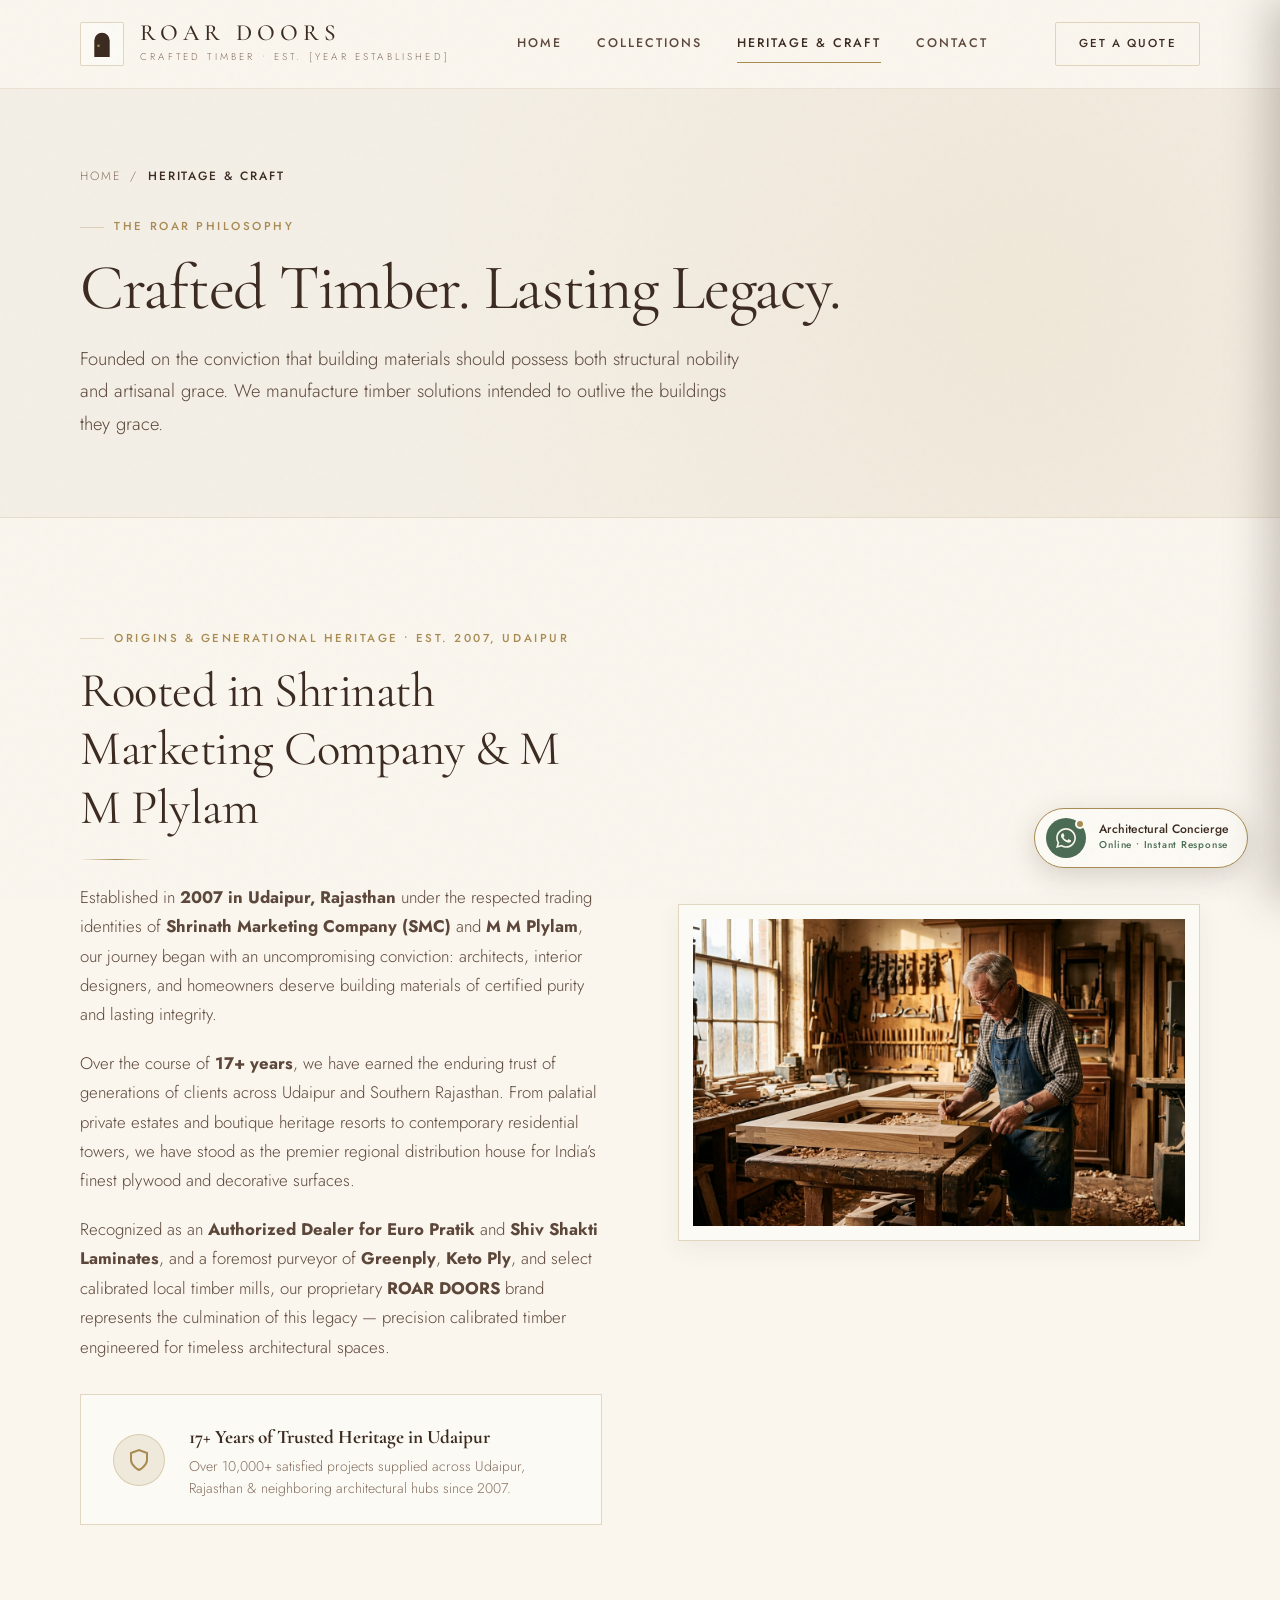
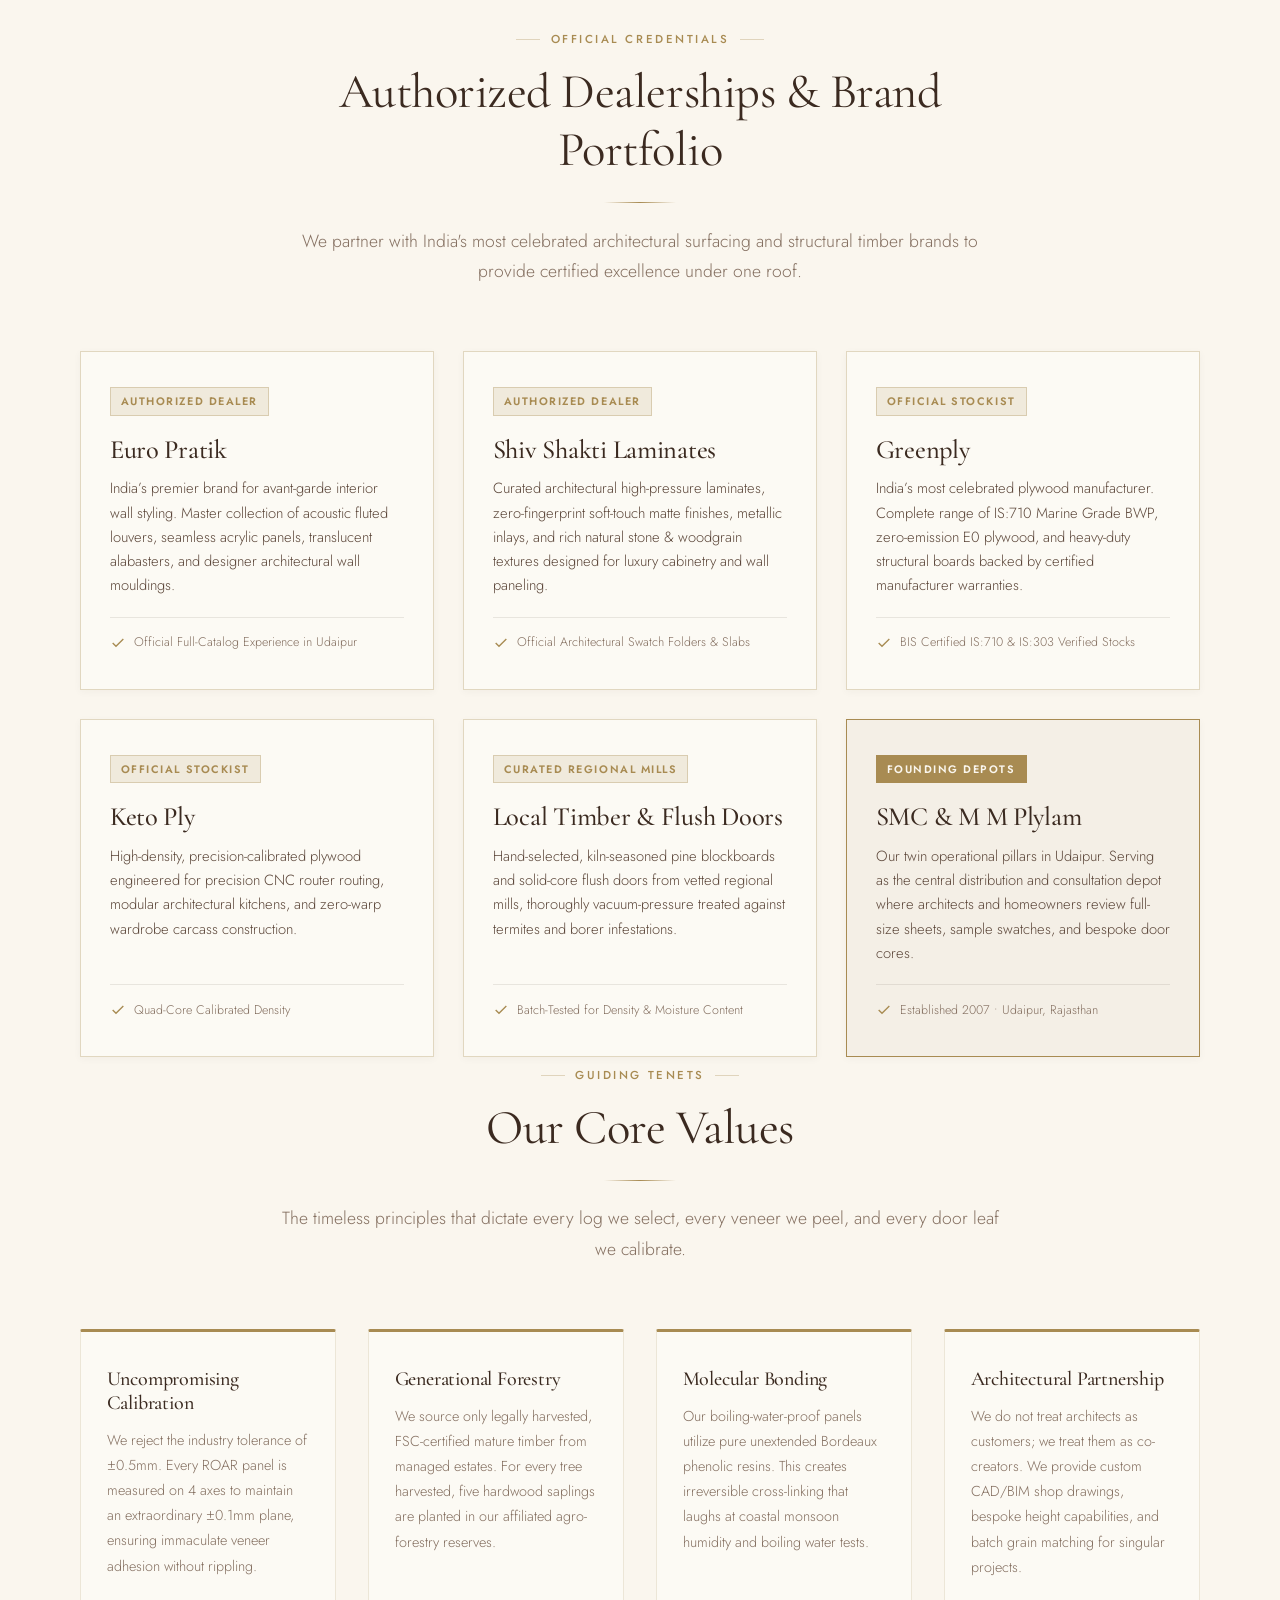
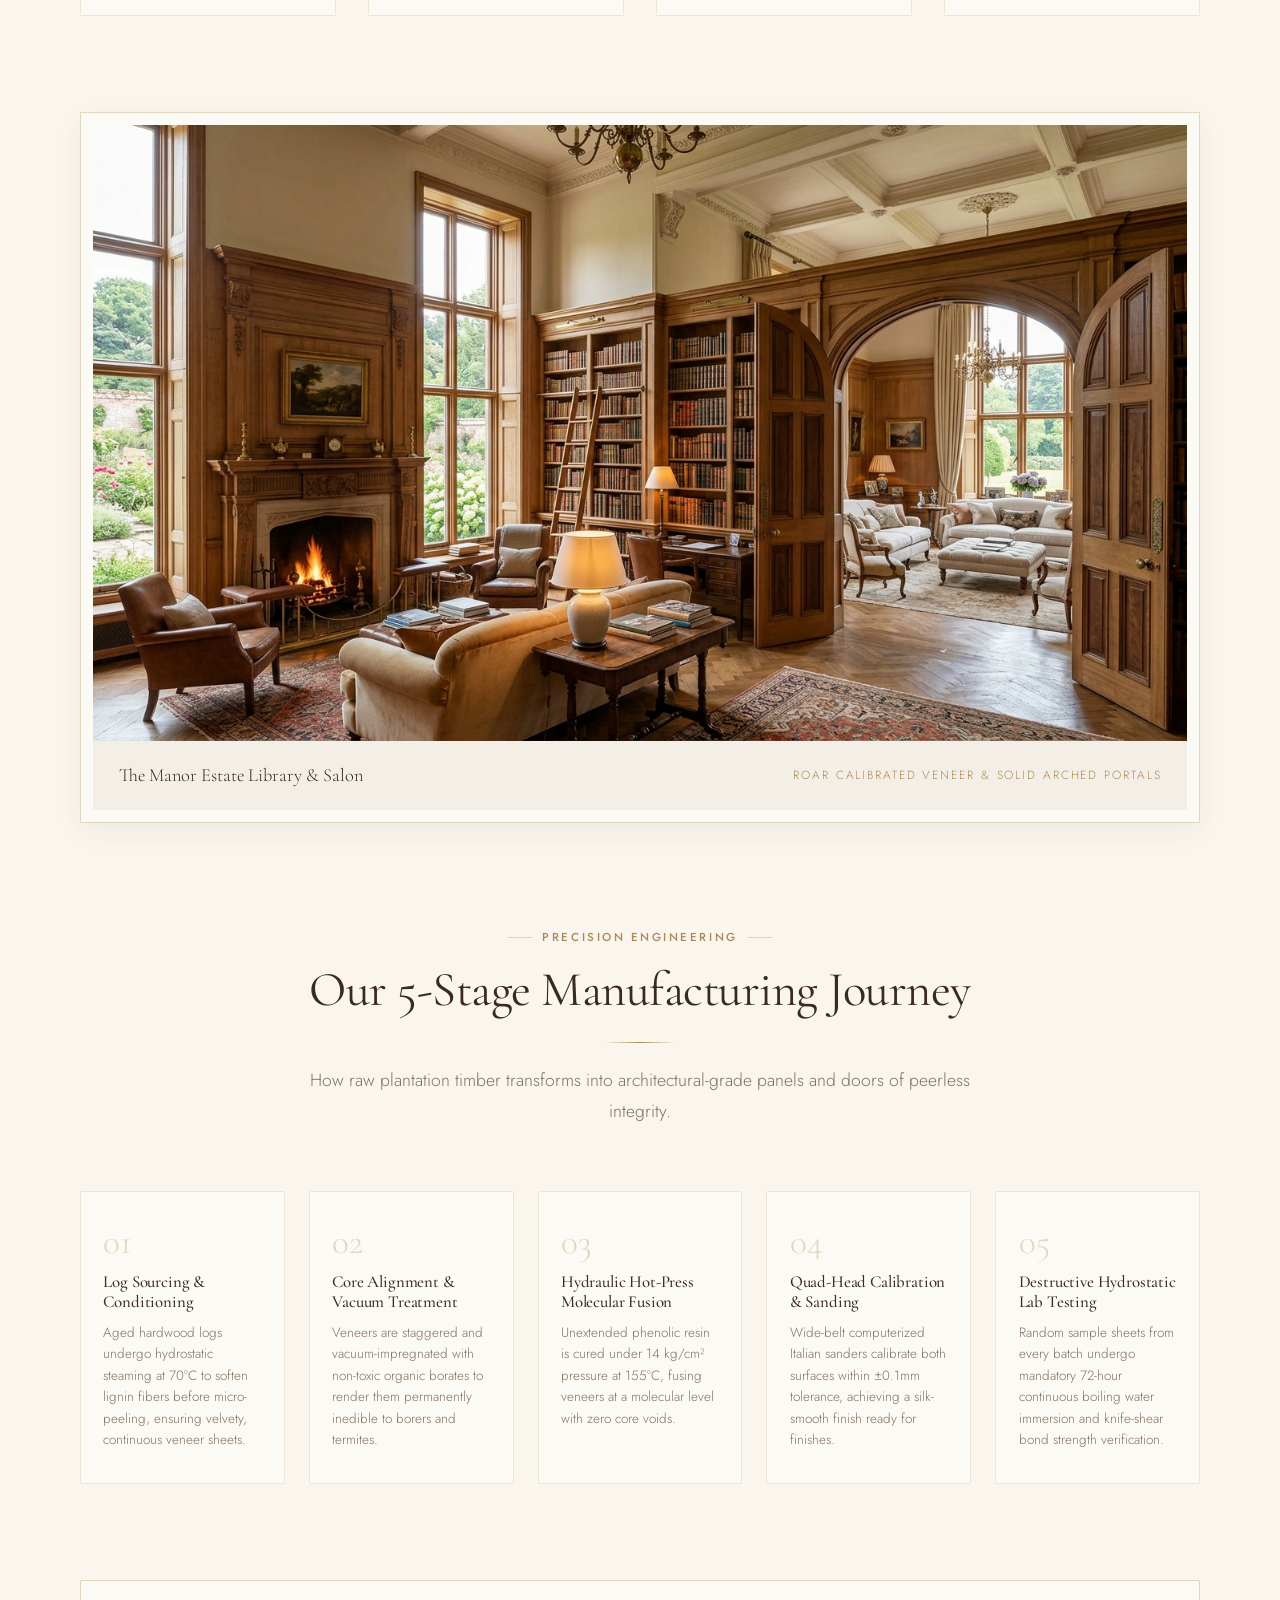
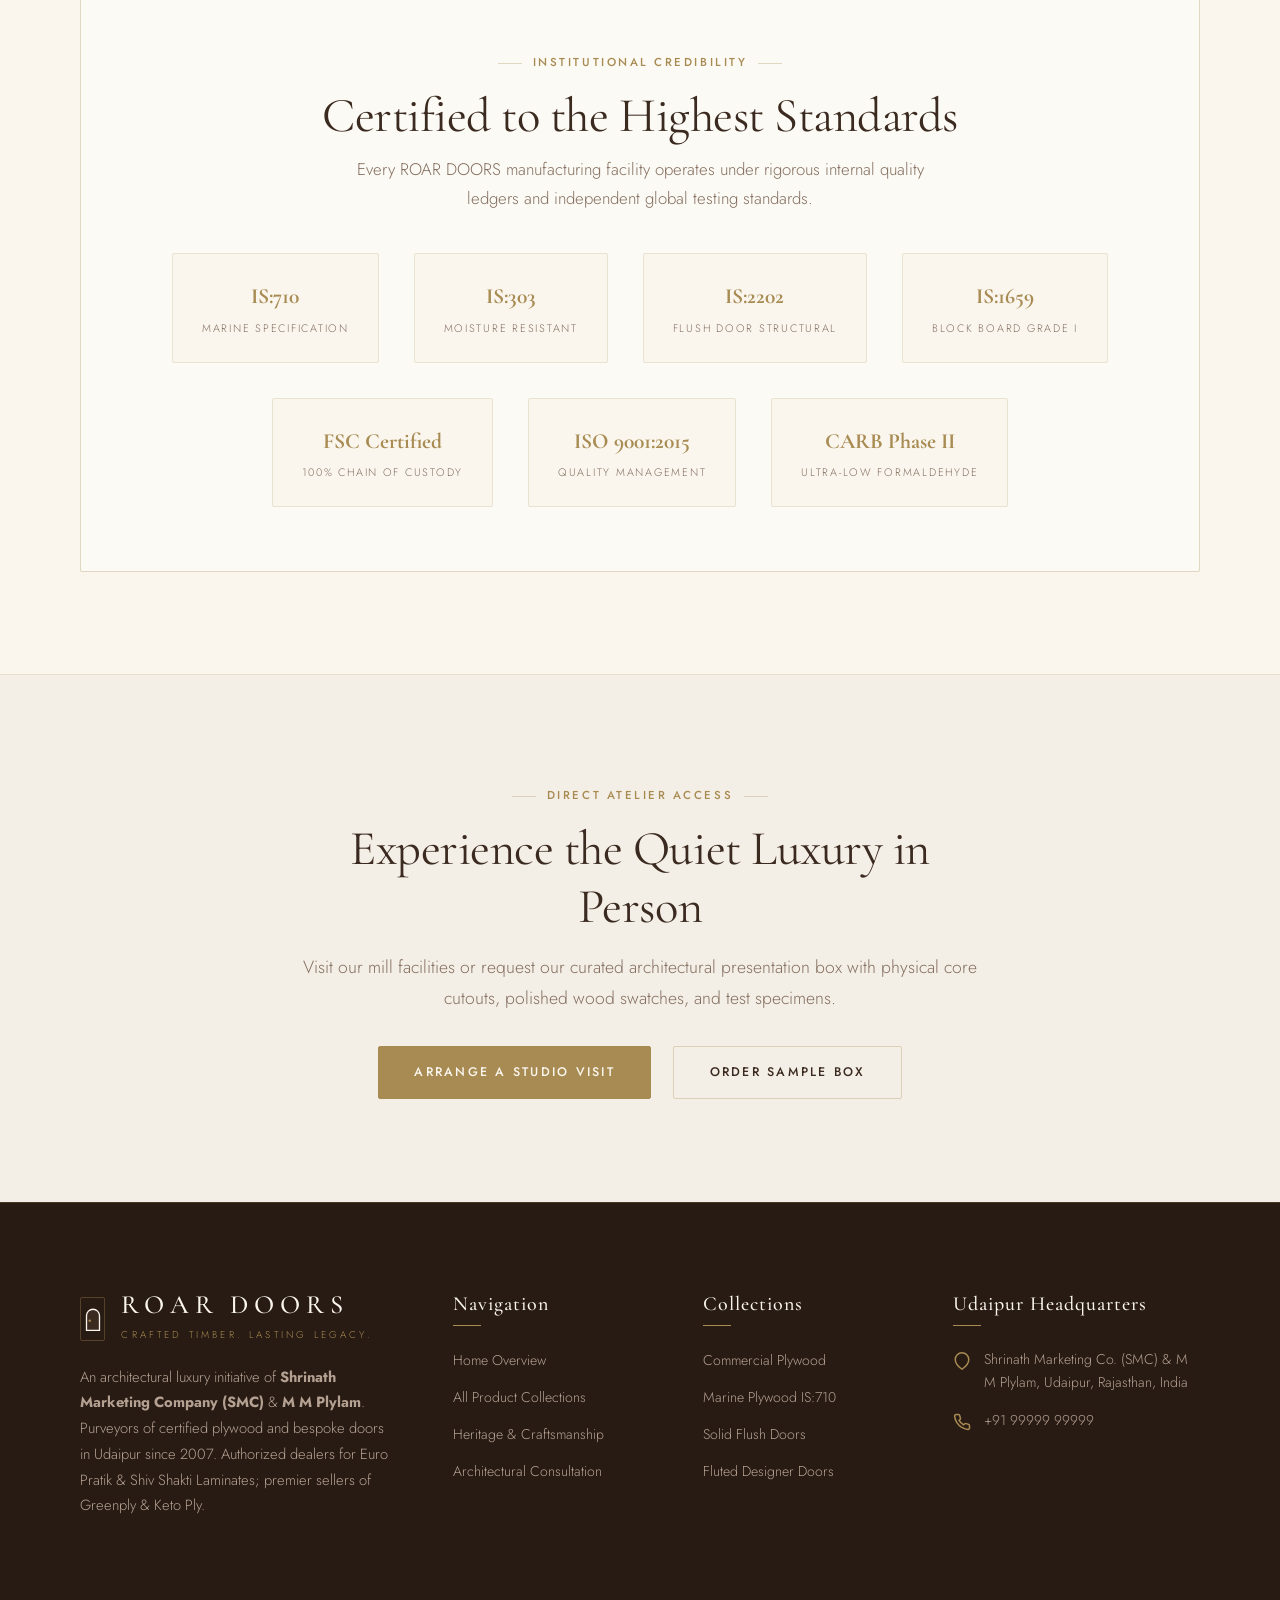
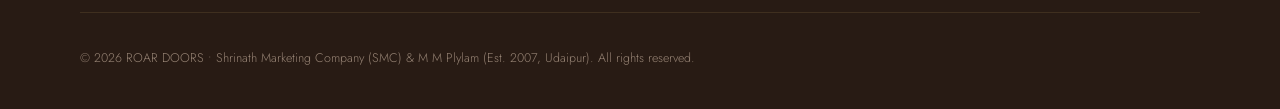
==== about.html @ 4908c3dd "Initial commit: ROAR DOORS luxury architectural timber platform" ====
<!DOCTYPE html>
<html lang="en">
<head>
  <meta charset="UTF-8">
  <meta name="viewport" content="width=device-width, initial-scale=1.0">
  <title>Heritage & Craftsmanship | ROAR DOORS — A Legacy of Fine Timber</title>
  <meta name="description" content="Discover the heritage of ROAR DOORS. Generational timber curation, uncompromising quad-core calibration, and the patient pursuit of timeless woodcraft.">
  <meta name="keywords" content="ROAR DOORS heritage, timber manufacturing process, sustainable forestry, ply calibration, architectural doors craftsman">

  <link rel="icon" type="image/png" href="assets/images/roar_doors_logo.png">

  <!-- Google Fonts -->
  <link rel="preconnect" href="https://fonts.googleapis.com">
  <link rel="preconnect" href="https://fonts.gstatic.com" crossorigin>
  <link href="https://fonts.googleapis.com/css2?family=Cormorant+Garamond:ital,wght@0,300;0,400;0,500;0,600;0,700;1,300;1,400;1,600&family=Jost:wght@300;400;500;600&display=swap" rel="stylesheet">

  <!-- Stylesheets -->
  <link rel="stylesheet" href="css/style.css">
  <link rel="stylesheet" href="css/responsive.css">
</head>
<body>

  <!-- Sticky Header -->
  <header class="site-header" id="site-header">
    <div class="container">
      <div class="header-inner">
        <a href="index.html" class="brand-mark" aria-label="ROAR DOORS Home">
          <div class="brand-emblem">
            <svg viewBox="0 0 24 32" fill="none">
              <path d="M4 30V12C4 7.58172 7.58172 4 12 4C16.4183 4 20 7.58172 20 12V30H4Z" stroke="#3B2A20" stroke-width="1.6"/>
              <circle cx="8" cy="18" r="1.5" fill="#A88B52"/>
            </svg>
          </div>
          <div class="brand-text">
            <span class="brand-title">ROAR DOORS</span>
            <span class="brand-sub">Crafted Timber • Est. [Year established]</span>
          </div>
        </a>

        <nav class="nav-menu" aria-label="Main Navigation">
          <a href="index.html" class="nav-link">Home</a>
          <a href="products.html" class="nav-link">Collections</a>
          <a href="about.html" class="nav-link active">Heritage & Craft</a>
          <a href="contact.html" class="nav-link">Contact</a>
        </nav>

        <div class="header-actions">
          <button class="btn btn-outline" data-open-quote-modal style="padding: 0.7rem 1.4rem; font-size: 0.72rem;">
            Get a Quote
          </button>
          <button class="mobile-toggle" aria-label="Toggle Mobile Menu">
            <svg viewBox="0 0 24 24" fill="none" stroke="currentColor" stroke-width="1.8">
              <line x1="3" y1="12" x2="21" y2="12"></line>
              <line x1="3" y1="6" x2="21" y2="6"></line>
              <line x1="3" y1="18" x2="21" y2="18"></line>
            </svg>
          </button>
        </div>
      </div>
    </div>
  </header>

  <!-- Mobile Drawer -->
  <div class="mobile-drawer-overlay"></div>
  <aside class="mobile-drawer" aria-label="Mobile Navigation Drawer">
    <div class="drawer-header">
      <div class="brand-mark">
        <div class="brand-emblem" style="width: 36px; height: 36px;">
          <svg viewBox="0 0 24 32" fill="none" style="width: 18px; height: 24px;">
            <path d="M4 30V12C4 7.58172 7.58172 4 12 4C16.4183 4 20 7.58172 20 12V30H4Z" stroke="#3B2A20" stroke-width="1.6"/>
            <circle cx="8" cy="18" r="1.5" fill="#A88B52"/>
          </svg>
        </div>
        <span class="brand-title" style="font-size: 1.25rem;">ROAR DOORS</span>
      </div>
      <button class="drawer-close-btn dialog-close-btn" aria-label="Close menu">&times;</button>
    </div>
    <nav class="drawer-links">
      <a href="index.html">Home</a>
      <a href="products.html">All Collections</a>
      <a href="about.html" class="active">Heritage & Craft</a>
      <a href="contact.html">Architectural Consultation</a>
    </nav>
    <div class="drawer-footer">
      <button class="btn btn-brass" style="width: 100%;" data-open-quote-modal>
        Request Architectural Quote
      </button>
    </div>
  </aside>

  <main id="main-content">
    <!-- Page Hero Banner -->
    <section class="page-hero">
      <div class="page-hero-scrim"></div>
      <div class="container">
        <div class="page-hero-content">
          <nav class="breadcrumbs" aria-label="Breadcrumb">
            <a href="index.html">Home</a>
            <span>/</span>
            <span class="current">Heritage & Craft</span>
          </nav>
          <div class="eyebrow no-after">The ROAR Philosophy</div>
          <h1>Crafted Timber. Lasting Legacy.</h1>
          <p style="font-size: 1.15rem; color: var(--text-secondary); max-width: 680px; margin-top: 0.5rem;">
            Founded on the conviction that building materials should possess both structural nobility and artisanal grace. We manufacture timber solutions intended to outlive the buildings they grace.
          </p>
        </div>
      </div>
    </section>

    <!-- Brand Story Section -->
    <section class="section-padding" style="background-color: var(--bg-primary);">
      <div class="container">
        <div class="heritage-story-grid">
          <div>
            <div class="eyebrow no-after">Origins & Generational Heritage • Est. 2007, Udaipur</div>
            <h2>Rooted in Shrinath Marketing Company & M M Plylam</h2>
            <div class="brass-divider" style="margin-left: 0;"></div>
            <p style="margin-bottom: 1.2rem;">
              Established in <strong>2007 in Udaipur, Rajasthan</strong> under the respected trading identities of <strong>Shrinath Marketing Company (SMC)</strong> and <strong>M M Plylam</strong>, our journey began with an uncompromising conviction: architects, interior designers, and homeowners deserve building materials of certified purity and lasting integrity.
            </p>
            <p style="margin-bottom: 1.2rem;">
              Over the course of <strong>17+ years</strong>, we have earned the enduring trust of generations of clients across Udaipur and Southern Rajasthan. From palatial private estates and boutique heritage resorts to contemporary residential towers, we have stood as the premier regional distribution house for India’s finest plywood and decorative surfaces.
            </p>
            <p style="margin-bottom: 1.2rem;">
              Recognized as an <strong>Authorized Dealer for Euro Pratik</strong> and <strong>Shiv Shakti Laminates</strong>, and a foremost purveyor of <strong>Greenply</strong>, <strong>Keto Ply</strong>, and select calibrated local timber mills, our proprietary <strong>ROAR DOORS</strong> brand represents the culmination of this legacy — precision calibrated timber engineered for timeless architectural spaces.
            </p>

            <div class="legacy-trust-box">
              <div class="legacy-trust-icon">
                <svg width="24" height="24" viewBox="0 0 24 24" fill="none" stroke="currentColor" stroke-width="2">
                  <path d="M12 22s8-4 8-10V5l-8-3-8 3v7c0 6 8 10 8 10z"/>
                </svg>
              </div>
              <div class="legacy-trust-text">
                <strong>17+ Years of Trusted Heritage in Udaipur</strong>
                <p>Over 10,000+ satisfied projects supplied across Udaipur, Rajasthan & neighboring architectural hubs since 2007.</p>
              </div>
            </div>
          </div>

          <div class="heritage-story-img">
            <img src="assets/images/artisan_craftsmanship.jpg" alt="Artisan timber master inspecting seasoned solid timber in the ROAR atelier" loading="lazy">
          </div>
        </div>

        <!-- ====================================================================
             Authorized Dealerships & Premium Brand Portfolio Section
             ==================================================================== -->
        <div class="section-header" style="margin-top: 5rem;">
          <div class="eyebrow">Official Credentials</div>
          <h2>Authorized Dealerships & Brand Portfolio</h2>
          <div class="brass-divider"></div>
          <p>We partner with India's most celebrated architectural surfacing and structural timber brands to provide certified excellence under one roof.</p>
        </div>

        <div class="dealership-grid">
          <!-- Euro Pratik -->
          <div class="dealership-card">
            <span class="dealership-badge-pill">Authorized Dealer</span>
            <h3>Euro Pratik</h3>
            <p>India’s premier brand for avant-garde interior wall styling. Master collection of acoustic fluted louvers, seamless acrylic panels, translucent alabasters, and designer architectural wall mouldings.</p>
            <div class="dealership-card-meta">
              <svg width="16" height="16" viewBox="0 0 24 24" fill="none" stroke="currentColor" stroke-width="2"><polyline points="20 6 9 17 4 12"></polyline></svg>
              <span>Official Full-Catalog Experience in Udaipur</span>
            </div>
          </div>

          <!-- Shiv Shakti Laminates -->
          <div class="dealership-card">
            <span class="dealership-badge-pill">Authorized Dealer</span>
            <h3>Shiv Shakti Laminates</h3>
            <p>Curated architectural high-pressure laminates, zero-fingerprint soft-touch matte finishes, metallic inlays, and rich natural stone & woodgrain textures designed for luxury cabinetry and wall paneling.</p>
            <div class="dealership-card-meta">
              <svg width="16" height="16" viewBox="0 0 24 24" fill="none" stroke="currentColor" stroke-width="2"><polyline points="20 6 9 17 4 12"></polyline></svg>
              <span>Official Architectural Swatch Folders & Slabs</span>
            </div>
          </div>

          <!-- Greenply -->
          <div class="dealership-card">
            <span class="dealership-badge-pill">Official Stockist</span>
            <h3>Greenply</h3>
            <p>India’s most celebrated plywood manufacturer. Complete range of IS:710 Marine Grade BWP, zero-emission E0 plywood, and heavy-duty structural boards backed by certified manufacturer warranties.</p>
            <div class="dealership-card-meta">
              <svg width="16" height="16" viewBox="0 0 24 24" fill="none" stroke="currentColor" stroke-width="2"><polyline points="20 6 9 17 4 12"></polyline></svg>
              <span>BIS Certified IS:710 & IS:303 Verified Stocks</span>
            </div>
          </div>

          <!-- Keto Ply -->
          <div class="dealership-card">
            <span class="dealership-badge-pill">Official Stockist</span>
            <h3>Keto Ply</h3>
            <p>High-density, precision-calibrated plywood engineered for precision CNC router routing, modular architectural kitchens, and zero-warp wardrobe carcass construction.</p>
            <div class="dealership-card-meta">
              <svg width="16" height="16" viewBox="0 0 24 24" fill="none" stroke="currentColor" stroke-width="2"><polyline points="20 6 9 17 4 12"></polyline></svg>
              <span>Quad-Core Calibrated Density</span>
            </div>
          </div>

          <!-- Curated Local Mills -->
          <div class="dealership-card">
            <span class="dealership-badge-pill">Curated Regional Mills</span>
            <h3>Local Timber & Flush Doors</h3>
            <p>Hand-selected, kiln-seasoned pine blockboards and solid-core flush doors from vetted regional mills, thoroughly vacuum-pressure treated against termites and borer infestations.</p>
            <div class="dealership-card-meta">
              <svg width="16" height="16" viewBox="0 0 24 24" fill="none" stroke="currentColor" stroke-width="2"><polyline points="20 6 9 17 4 12"></polyline></svg>
              <span>Batch-Tested for Density & Moisture Content</span>
            </div>
          </div>

          <!-- Shrinath Marketing & MM Plylam -->
          <div class="dealership-card" style="background-color: var(--bg-secondary); border-color: var(--brass-gold);">
            <span class="dealership-badge-pill" style="background-color: var(--brass-gold); color: #FAF6EE;">Founding Depots</span>
            <h3>SMC & M M Plylam</h3>
            <p>Our twin operational pillars in Udaipur. Serving as the central distribution and consultation depot where architects and homeowners review full-size sheets, sample swatches, and bespoke door cores.</p>
            <div class="dealership-card-meta">
              <svg width="16" height="16" viewBox="0 0 24 24" fill="none" stroke="currentColor" stroke-width="2"><polyline points="20 6 9 17 4 12"></polyline></svg>
              <span>Established 2007 • Udaipur, Rajasthan</span>
            </div>
          </div>
        </div>

        <!-- Four Core Values Grid -->
        <div class="section-header">
          <div class="eyebrow">Guiding Tenets</div>
          <h2>Our Core Values</h2>
          <div class="brass-divider"></div>
          <p>The timeless principles that dictate every log we select, every veneer we peel, and every door leaf we calibrate.</p>
        </div>

        <div class="values-grid">
          <div class="value-card">
            <h3>Uncompromising Calibration</h3>
            <p>We reject the industry tolerance of ±0.5mm. Every ROAR panel is measured on 4 axes to maintain an extraordinary ±0.1mm plane, ensuring immaculate veneer adhesion without rippling.</p>
          </div>
          <div class="value-card">
            <h3>Generational Forestry</h3>
            <p>We source only legally harvested, FSC-certified mature timber from managed estates. For every tree harvested, five hardwood saplings are planted in our affiliated agro-forestry reserves.</p>
          </div>
          <div class="value-card">
            <h3>Molecular Bonding</h3>
            <p>Our boiling-water-proof panels utilize pure unextended Bordeaux phenolic resins. This creates irreversible cross-linking that laughs at coastal monsoon humidity and boiling water tests.</p>
          </div>
          <div class="value-card">
            <h3>Architectural Partnership</h3>
            <p>We do not treat architects as customers; we treat them as co-creators. We provide custom CAD/BIM shop drawings, bespoke height capabilities, and batch grain matching for singular projects.</p>
          </div>
        </div>

        <!-- Architectural Photography Interlude -->
        <div style="border: 1px solid var(--brass-hairline); padding: 12px; background-color: var(--bg-card); margin-bottom: 6rem; box-shadow: var(--shadow-md);">
          <img src="assets/images/architectural_estate.jpg" alt="Quiet luxury country estate drawing room with bespoke timber millwork" style="width: 100%; aspect-ratio: 16 / 9; object-fit: cover;">
          <div style="padding: 1.2rem 1.6rem; display: flex; align-items: center; justify-content: space-between; flex-wrap: gap; background-color: var(--bg-secondary);">
            <span style="font-family: var(--font-serif); font-size: 1.15rem; color: var(--text-primary);">The Manor Estate Library & Salon</span>
            <span style="font-size: 0.74rem; text-transform: uppercase; letter-spacing: 0.16em; color: var(--brass-gold);">ROAR Calibrated Veneer & Solid Arched Portals</span>
          </div>
        </div>

        <!-- 5-Step Manufacturing Process -->
        <div class="section-header">
          <div class="eyebrow">Precision Engineering</div>
          <h2>Our 5-Stage Manufacturing Journey</h2>
          <div class="brass-divider"></div>
          <p>How raw plantation timber transforms into architectural-grade panels and doors of peerless integrity.</p>
        </div>

        <div class="process-timeline">
          <!-- Step 1 -->
          <div class="process-step">
            <div class="step-num">01</div>
            <h4>Log Sourcing & Conditioning</h4>
            <p>Aged hardwood logs undergo hydrostatic steaming at 70°C to soften lignin fibers before micro-peeling, ensuring velvety, continuous veneer sheets.</p>
          </div>

          <!-- Step 2 -->
          <div class="process-step">
            <div class="step-num">02</div>
            <h4>Core Alignment & Vacuum Treatment</h4>
            <p>Veneers are staggered and vacuum-impregnated with non-toxic organic borates to render them permanently inedible to borers and termites.</p>
          </div>

          <!-- Step 3 -->
          <div class="process-step">
            <div class="step-num">03</div>
            <h4>Hydraulic Hot-Press Molecular Fusion</h4>
            <p>Unextended phenolic resin is cured under 14 kg/cm² pressure at 155°C, fusing veneers at a molecular level with zero core voids.</p>
          </div>

          <!-- Step 4 -->
          <div class="process-step">
            <div class="step-num">04</div>
            <h4>Quad-Head Calibration & Sanding</h4>
            <p>Wide-belt computerized Italian sanders calibrate both surfaces within ±0.1mm tolerance, achieving a silk-smooth finish ready for finishes.</p>
          </div>

          <!-- Step 5 -->
          <div class="process-step">
            <div class="step-num">05</div>
            <h4>Destructive Hydrostatic Lab Testing</h4>
            <p>Random sample sheets from every batch undergo mandatory 72-hour continuous boiling water immersion and knife-shear bond strength verification.</p>
          </div>
        </div>

        <!-- Certifications Showcase Box -->
        <div class="cert-showcase-box">
          <div class="eyebrow">Institutional Credibility</div>
          <h2>Certified to the Highest Standards</h2>
          <p style="max-width: 600px; margin-inline: auto; color: var(--text-muted); margin-top: 0.6rem;">
            Every ROAR DOORS manufacturing facility operates under rigorous internal quality ledgers and independent global testing standards.
          </p>

          <div class="cert-badges-row">
            <div class="cert-seal">
              <strong>IS:710</strong>
              <span>Marine Specification</span>
            </div>
            <div class="cert-seal">
              <strong>IS:303</strong>
              <span>Moisture Resistant</span>
            </div>
            <div class="cert-seal">
              <strong>IS:2202</strong>
              <span>Flush Door Structural</span>
            </div>
            <div class="cert-seal">
              <strong>IS:1659</strong>
              <span>Block Board Grade I</span>
            </div>
            <div class="cert-seal">
              <strong>FSC Certified</strong>
              <span>100% Chain of Custody</span>
            </div>
            <div class="cert-seal">
              <strong>ISO 9001:2015</strong>
              <span>Quality Management</span>
            </div>
            <div class="cert-seal">
              <strong>CARB Phase II</strong>
              <span>Ultra-Low Formaldehyde</span>
            </div>
          </div>
        </div>

      </div>
    </section>

    <!-- Consultation CTA -->
    <section class="section-padding" style="background-color: var(--bg-secondary); border-top: 1px solid var(--brass-hairline-light);">
      <div class="container" style="text-align: center; max-width: 720px;">
        <div class="eyebrow">Direct Atelier Access</div>
        <h2 style="margin-bottom: 1rem;">Experience the Quiet Luxury in Person</h2>
        <p style="margin-bottom: 2rem; font-size: 1.1rem; color: var(--text-muted);">
          Visit our mill facilities or request our curated architectural presentation box with physical core cutouts, polished wood swatches, and test specimens.
        </p>
        <div style="display: flex; align-items: center; justify-content: center; gap: 1.4rem; flex-wrap: wrap;">
          <a href="contact.html" class="btn btn-brass">
            Arrange a Studio Visit
          </a>
          <button class="btn btn-outline" data-open-quote-modal>
            Order Sample Box
          </button>
        </div>
      </div>
    </section>
  </main>

  <!-- Footer -->
  <footer class="site-footer">
    <div class="container">
      <div class="footer-top">
        <div class="footer-col footer-brand">
          <div class="brand-mark" style="margin-bottom: 0.5rem;">
            <div class="brand-emblem" style="background-color: transparent; border-color: rgba(168, 139, 82, 0.35);">
              <svg viewBox="0 0 24 32" fill="none" style="width: 20px; height: 26px;">
                <path d="M4 30V12C4 7.58172 7.58172 4 12 4C16.4183 4 20 7.58172 20 12V30H4Z" stroke="#FAF6EE" stroke-width="1.6"/>
                <circle cx="8" cy="18" r="1.5" fill="#A88B52"/>
              </svg>
            </div>
            <div>
              <span class="brand-title">ROAR DOORS</span>
              <span class="brand-sub">Crafted Timber. Lasting Legacy.</span>
            </div>
          </div>
          <p class="footer-brand-desc">
            An architectural luxury initiative of <strong>Shrinath Marketing Company (SMC)</strong> & <strong>M M Plylam</strong>. Purveyors of certified plywood and bespoke doors in Udaipur since 2007. Authorized dealers for Euro Pratik & Shiv Shakti Laminates; premier sellers of Greenply & Keto Ply.
          </p>
        </div>
        <div class="footer-col">
          <h4>Navigation</h4>
          <ul class="footer-links">
            <li><a href="index.html">Home Overview</a></li>
            <li><a href="products.html">All Product Collections</a></li>
            <li><a href="about.html">Heritage & Craftsmanship</a></li>
            <li><a href="contact.html">Architectural Consultation</a></li>
          </ul>
        </div>
        <div class="footer-col">
          <h4>Collections</h4>
          <ul class="footer-links">
            <li><a href="products.html?category=commercial-plywood">Commercial Plywood</a></li>
            <li><a href="products.html?category=marine-plywood">Marine Plywood IS:710</a></li>
            <li><a href="products.html?category=flush-doors">Solid Flush Doors</a></li>
            <li><a href="products.html?category=designer-doors">Fluted Designer Doors</a></li>
          </ul>
        </div>
        <div class="footer-col">
          <h4>Udaipur Headquarters</h4>
          <div class="footer-contact-item">
            <svg viewBox="0 0 24 24" fill="none" stroke="currentColor" stroke-width="2"><path d="M21 10c0 7-9 13-9 13s-9-6-9-13a9 9 0 0 1 18 0z"></path></svg>
            <span>Shrinath Marketing Co. (SMC) & M M Plylam, Udaipur, Rajasthan, India</span>
          </div>
          <div class="footer-contact-item">
            <svg viewBox="0 0 24 24" fill="none" stroke="currentColor" stroke-width="2"><path d="M22 16.92v3a2 2 0 0 1-2.18 2 19.79 19.79 0 0 1-8.63-3.07 19.5 19.5 0 0 1-6-6 19.79 19.79 0 0 1-3.07-8.67A2 2 0 0 1 4.11 2h3a2 2 0 0 1 2 1.72 12.84 12.84 0 0 0 .7 2.81 2 2 0 0 1-.45 2.11L8.09 9.91a16 16 0 0 0 6 6l1.27-1.27a2 2 0 0 1 2.11-.45 12.84 12.84 0 0 0 2.81.7A2 2 0 0 1 22 16.92z"></path></svg>
            <a href="tel:+919999999999">+91 99999 99999</a>
          </div>
        </div>
      </div>
      <div class="footer-bottom">
        <div>&copy; 2026 ROAR DOORS • Shrinath Marketing Company (SMC) & M M Plylam (Est. 2007, Udaipur). All rights reserved.</div>
      </div>
    </div>
  </footer>

  <!-- Floating WhatsApp -->
  <a href="#" class="floating-whatsapp" data-wa-trigger aria-label="Chat on WhatsApp">
    <div class="whatsapp-icon-circle">
      <svg viewBox="0 0 24 24" fill="currentColor">
        <path d="M.057 24l1.687-6.163c-1.041-1.804-1.588-3.849-1.587-5.946.003-6.556 5.338-11.891 11.893-11.891 3.181.001 6.167 1.24 8.413 3.488 2.245 2.248 3.481 5.236 3.48 8.414-.003 6.557-5.338 11.892-11.893 11.892-1.99-.001-3.951-.5-5.688-1.448l-6.305 1.654zm6.597-3.807c1.676.995 3.276 1.591 5.392 1.592 5.448 0 9.886-4.434 9.889-9.885.002-5.462-4.415-9.89-9.881-9.892-5.452 0-9.887 4.434-9.889 9.884-.001 2.225.651 3.891 1.746 5.634l-.999 3.648 3.742-.981zm11.387-5.464c-.074-.124-.272-.198-.57-.347-.297-.149-1.758-.868-2.031-.967-.272-.099-.47-.149-.669.149-.198.297-.768.967-.941 1.165-.173.198-.347.223-.644.074-.297-.149-1.255-.462-2.39-1.475-.883-.788-1.48-1.761-1.653-2.059-.173-.297-.018-.458.13-.606.134-.133.297-.347.446-.521.151-.172.2-.296.3-.495.099-.198.05-.372-.025-.521-.075-.148-.669-1.611-.916-2.206-.242-.579-.487-.501-.669-.51l-.57-.01c-.198 0-.52.074-.792.372s-1.04 1.016-1.04 2.479 1.065 2.876 1.213 3.074c.149.198 2.095 3.2 5.076 4.487.709.306 1.263.489 1.694.626.712.226 1.36.194 1.872.118.571-.085 1.758-.719 2.006-1.413.248-.695.248-1.29.173-1.414z"/>
      </svg>
      <div class="whatsapp-pulse-dot"></div>
    </div>
    <div class="whatsapp-text-block">
      <span class="whatsapp-text-title">Architectural Concierge</span>
      <span class="whatsapp-text-status">Online • Instant Response</span>
    </div>
  </a>

  <!-- Accessible Dialog Modal -->
  <dialog class="quote-dialog" id="quote-dialog" aria-labelledby="modal-title">
    <div class="dialog-inner">
      <div class="dialog-header">
        <div>
          <div class="eyebrow no-after" style="margin-bottom: 0.3rem;">Bespoke Specification</div>
          <h3 id="modal-title">Request an Architectural Quote</h3>
        </div>
        <button class="dialog-close-btn" data-close-quote-modal aria-label="Close dialog">&times;</button>
      </div>

      <form id="quote-modal-form">
        <div class="form-row">
          <div class="form-group">
            <label class="form-label" for="quote-name">Full Name *</label>
            <input type="text" id="quote-name" name="name" class="form-input" placeholder="e.g. Ar. Sameer Mehta" required>
          </div>
          <div class="form-group">
            <label class="form-label" for="quote-phone">Phone / WhatsApp *</label>
            <input type="tel" id="quote-phone" name="phone" class="form-input" placeholder="e.g. +91 98200 00000" required>
          </div>
        </div>
        <div class="form-row">
          <div class="form-group">
            <label class="form-label" for="quote-email">Email Address *</label>
            <input type="email" id="quote-email" name="email" class="form-input" placeholder="e.g. studio@mehta-architects.com" required>
          </div>
          <div class="form-group">
            <label class="form-label" for="quote-role">Role</label>
            <select id="quote-role" name="role" class="form-select">
              <option value="Architect">Architect</option>
              <option value="Interior Designer">Interior Designer</option>
              <option value="Builder / Contractor">Builder / Contractor</option>
              <option value="Dealer / Merchant">Dealer / Merchant</option>
              <option value="Homeowner">Homeowner / Client</option>
            </select>
          </div>
        </div>
        <div class="form-group">
          <label class="form-label" for="quote-product-select">Product of Interest</label>
          <select id="quote-product-select" name="product" class="form-select">
            <option value="">General Inquiries / Multi-Product Spec</option>
          </select>
        </div>
        <div class="form-row">
          <div class="form-group">
            <label class="form-label" for="quote-volume">Estimated Volume</label>
            <input type="text" id="quote-volume" name="volume" class="form-input" placeholder="e.g. 100 Sheets / 15 Doors">
          </div>
          <div class="form-group">
            <label class="form-label" for="quote-city">Project City</label>
            <input type="text" id="quote-city" name="city" class="form-input" placeholder="e.g. Mumbai, Bangalore">
          </div>
        </div>
        <div class="form-group">
          <label class="form-label" for="quote-message">Project Notes</label>
          <textarea id="quote-message" name="message" class="form-textarea" rows="3" placeholder="Thickness, grade, core wood preference..."></textarea>
        </div>
        <div style="display: flex; align-items: center; justify-content: flex-end; gap: 1rem; margin-top: 1.5rem;">
          <button type="button" class="btn btn-outline" data-close-quote-modal>Cancel</button>
          <button type="submit" class="btn btn-brass">Transmit Quote Request</button>
        </div>
      </form>
    </div>
  </dialog>

  <!-- Scripts -->
  <script src="js/data.js"></script>
  <script src="js/main.js"></script>
</body>
</html>
---- css/style.css ----
/* ==========================================================================
   ROAR DOORS - Old Money Quiet Luxury Design System
   Brand: ROAR DOORS | "Crafted Timber. Lasting Legacy."
   ========================================================================== */

/* --------------------------------------------------------------------------
   01. CSS Custom Properties / Color System
   -------------------------------------------------------------------------- */
:root {
  /* Primary Foundations (Old Money Pastel & Warm Tones) */
  --bg-primary: #FAF6EE;          /* Warm Ivory / Cream */
  --bg-secondary: #F4EFE6;        /* Subtly deeper cream / linen */
  --bg-card: #FCFAF4;             /* Pure soft ivory card surface */
  --bg-elevated: #FFFDF9;         /* Floating elevation */
  
  /* Secondary Harmonic Surfaces */
  --surface-sage: #C9D3C0;        /* Soft Sage Green */
  --surface-sage-light: rgba(201, 211, 192, 0.22);
  --surface-sage-tint: rgba(201, 211, 192, 0.12);
  
  --surface-blue: #CBD5DB;        /* Dusty Powder Blue */
  --surface-blue-light: rgba(203, 213, 219, 0.25);
  
  --surface-champagne: #EADFC8;   /* Pale Champagne */
  --surface-champagne-light: rgba(234, 223, 200, 0.35);
  
  --accent-blush: #E3CFC6;        /* Muted Blush / Dusty Rose */
  --accent-blush-light: rgba(227, 207, 198, 0.28);
  
  /* Text & Deep Elements */
  --text-primary: #3B2A20;        /* Deep Walnut Brown */
  --text-secondary: #5C473A;      /* Muted Walnut / Sepia */
  --text-muted: #846F60;          /* Soft Timber Taupe */
  --text-light: #A49386;          /* Muted Label Gray-Brown */
  
  /* Metallic Antique Brass / Gold Details */
  --brass-gold: #A88B52;          /* Antique Brass / Gold */
  --brass-gold-hover: #917540;    /* Aged Deep Brass */
  --brass-gold-light: rgba(168, 139, 82, 0.15);
  --brass-hairline: rgba(168, 139, 82, 0.32);
  --brass-hairline-light: rgba(168, 139, 82, 0.18);
  --border-subtle: rgba(59, 42, 32, 0.10);
  --border-strong: rgba(59, 42, 32, 0.22);

  /* Shadows (Soft, Diffuse, Ambient) */
  --shadow-sm: 0 2px 8px rgba(59, 42, 32, 0.04);
  --shadow-md: 0 8px 24px rgba(59, 42, 32, 0.06);
  --shadow-lg: 0 16px 40px rgba(59, 42, 32, 0.08);
  --shadow-brass: 0 6px 20px rgba(168, 139, 82, 0.20);

  /* Typography */
  --font-serif: "Cormorant Garamond", Georgia, "Times New Roman", serif;
  --font-sans: "Jost", -apple-system, BlinkMacSystemFont, "Segoe UI", Roboto, sans-serif;

  /* Transitions */
  --transition-fast: 0.22s cubic-bezier(0.25, 0.1, 0.25, 1);
  --transition-smooth: 0.45s cubic-bezier(0.16, 1, 0.3, 1);
  --transition-slow: 0.8s cubic-bezier(0.16, 1, 0.3, 1);

  /* Layout */
  --container-max: 1320px;
  --header-height: 88px;
  --radius-subtle: 2px;
}

/* --------------------------------------------------------------------------
   02. CSS Reset & Base Rules
   -------------------------------------------------------------------------- */
*, *::before, *::after {
  box-sizing: border-box;
  margin: 0;
  padding: 0;
}

html {
  font-size: 16px;
  scroll-behavior: smooth;
  background-color: var(--bg-primary);
  color: var(--text-primary);
  -webkit-font-smoothing: antialiased;
  -moz-osx-font-smoothing: grayscale;
}

body {
  font-family: var(--font-sans);
  font-weight: 300;
  line-height: 1.7;
  color: var(--text-primary);
  background-color: var(--bg-primary);
  position: relative;
  overflow-x: hidden;
}

/* Subtle organic grain overlay across the entire site */
body::before {
  content: "";
  position: fixed;
  top: 0;
  left: 0;
  width: 100vw;
  height: 100vh;
  pointer-events: none;
  z-index: 9999;
  opacity: 0.025;
  background-image: url("data:image/svg+xml,%3Csvg viewBox='0 0 200 200' xmlns='http://www.w3.org/2000/svg'%3E%3Cfilter id='noiseFilter'%3E%3CfeTurbulence type='fractalNoise' baseFrequency='0.8' numOctaves='3' stitchTiles='stitch'/%3E%3C/filter%3E%3Crect width='100%25' height='100%25' filter='url(%23noiseFilter)'/%3E%3C/svg%3E");
}

img, picture, video, canvas, svg {
  display: block;
  max-width: 100%;
  height: auto;
}

input, button, textarea, select {
  font: inherit;
  color: inherit;
}

a {
  color: inherit;
  text-decoration: none;
  transition: color var(--transition-fast);
}

ul, ol {
  list-style: none;
}

/* --------------------------------------------------------------------------
   03. Typography & Hierarchy
   -------------------------------------------------------------------------- */
h1, h2, h3, h4, h5, h6 {
  font-family: var(--font-serif);
  font-weight: 400;
  line-height: 1.2;
  color: var(--text-primary);
  letter-spacing: -0.01em;
}

h1 {
  font-size: clamp(2.4rem, 5vw, 4.2rem);
  font-weight: 400;
  letter-spacing: -0.02em;
}

h2 {
  font-size: clamp(2.0rem, 3.8vw, 3.2rem);
  font-weight: 400;
}

h3 {
  font-size: clamp(1.4rem, 2.2vw, 1.9rem);
  font-weight: 500;
}

h4 {
  font-size: 1.25rem;
  font-weight: 500;
}

p {
  font-size: 1.05rem;
  color: var(--text-secondary);
  line-height: 1.75;
}

/* Small uppercase luxury labels */
.eyebrow {
  display: inline-flex;
  align-items: center;
  gap: 0.65rem;
  font-family: var(--font-sans);
  font-size: 0.72rem;
  font-weight: 500;
  text-transform: uppercase;
  letter-spacing: 0.22em;
  color: var(--brass-gold);
  margin-bottom: 0.85rem;
}

.eyebrow::before,
.eyebrow::after {
  content: "";
  display: inline-block;
  width: 24px;
  height: 1px;
  background-color: var(--brass-hairline);
}

.eyebrow.no-after::after {
  display: none;
}

.eyebrow.no-before::before {
  display: none;
}

/* --------------------------------------------------------------------------
   04. Layout & Containers
   -------------------------------------------------------------------------- */
.container {
  width: 90%;
  max-width: var(--container-max);
  margin-inline: auto;
  padding-inline: 1rem;
}

.section-padding {
  padding-block: clamp(4.5rem, 8vw, 7.5rem);
}

.section-header {
  text-align: center;
  max-width: 720px;
  margin-inline: auto;
  margin-bottom: clamp(3rem, 5vw, 4.5rem);
}

.section-header h2 {
  margin-bottom: 1.1rem;
}

.section-header p {
  font-size: 1.1rem;
  color: var(--text-muted);
}

/* Brass divider hairline */
.brass-divider {
  width: 72px;
  height: 1px;
  background: linear-gradient(90deg, transparent, var(--brass-gold), transparent);
  margin: 1.4rem auto;
}

/* --------------------------------------------------------------------------
   05. Buttons & Action Links
   -------------------------------------------------------------------------- */
.btn {
  display: inline-flex;
  align-items: center;
  justify-content: center;
  gap: 0.65rem;
  padding: 0.95rem 2.2rem;
  font-family: var(--font-sans);
  font-size: 0.78rem;
  font-weight: 500;
  text-transform: uppercase;
  letter-spacing: 0.18em;
  cursor: pointer;
  border-radius: var(--radius-subtle);
  transition: all var(--transition-fast);
  position: relative;
  text-align: center;
  border: 1px solid transparent;
}

/* Primary Brass Solid Button */
.btn-brass {
  background-color: var(--brass-gold);
  color: #FAF6EE;
  border-color: var(--brass-gold);
}

.btn-brass:hover {
  background-color: var(--brass-gold-hover);
  border-color: var(--brass-gold-hover);
  box-shadow: var(--shadow-brass);
  transform: translateY(-1px);
  color: #FFFFFF;
}

/* Outline Walnut / Brass Button */
.btn-outline {
  background-color: transparent;
  color: var(--text-primary);
  border-color: var(--brass-hairline);
}

.btn-outline:hover {
  background-color: var(--surface-champagne-light);
  border-color: var(--brass-gold);
  color: var(--text-primary);
  transform: translateY(-1px);
}

/* Soft Sage or Blush Pill Button */
.btn-sage {
  background-color: var(--surface-sage-light);
  color: var(--text-primary);
  border-color: rgba(201, 211, 192, 0.4);
}

.btn-sage:hover {
  background-color: var(--surface-sage);
  border-color: var(--surface-sage);
  transform: translateY(-1px);
}

/* Underline Text Link (Old Money Editorial) */
.link-editorial {
  display: inline-flex;
  align-items: center;
  gap: 0.5rem;
  font-size: 0.8rem;
  font-weight: 500;
  text-transform: uppercase;
  letter-spacing: 0.18em;
  color: var(--text-primary);
  position: relative;
  padding-bottom: 3px;
}

.link-editorial::after {
  content: "";
  position: absolute;
  bottom: 0;
  left: 0;
  width: 100%;
  height: 1px;
  background-color: var(--brass-gold);
  transition: transform var(--transition-fast), background-color var(--transition-fast);
  transform-origin: right;
}

.link-editorial:hover::after {
  transform: scaleX(1);
  transform-origin: left;
  background-color: var(--brass-gold-hover);
}

.link-editorial svg {
  transition: transform var(--transition-fast);
}

.link-editorial:hover svg {
  transform: translateX(4px);
}

/* --------------------------------------------------------------------------
   06. Minimal Sticky Header & Navigation
   -------------------------------------------------------------------------- */
.site-header {
  position: sticky;
  top: 0;
  z-index: 1000;
  background-color: rgba(250, 246, 238, 0.94);
  backdrop-filter: blur(12px);
  -webkit-backdrop-filter: blur(12px);
  border-bottom: 1px solid var(--brass-hairline-light);
  transition: background-color var(--transition-fast), box-shadow var(--transition-fast);
}

.site-header.scrolled {
  background-color: rgba(250, 246, 238, 0.98);
  box-shadow: 0 4px 20px rgba(59, 42, 32, 0.05);
}

.header-inner {
  display: flex;
  align-items: center;
  justify-content: space-between;
  height: var(--header-height);
}

/* Wordmark & Emblem */
.brand-mark {
  display: flex;
  align-items: center;
  gap: 1rem;
}

.brand-emblem {
  width: 44px;
  height: 44px;
  border: 1px solid var(--brass-hairline);
  display: flex;
  align-items: center;
  justify-content: center;
  background-color: var(--bg-card);
  position: relative;
  border-radius: var(--radius-subtle);
  transition: border-color var(--transition-fast);
}

.brand-emblem svg {
  width: 22px;
  height: 28px;
  fill: var(--text-primary);
}

.brand-mark:hover .brand-emblem {
  border-color: var(--brass-gold);
}

.brand-text {
  display: flex;
  flex-direction: column;
}

.brand-title {
  font-family: var(--font-serif);
  font-size: 1.45rem;
  font-weight: 500;
  letter-spacing: 0.22em;
  color: var(--text-primary);
  line-height: 1;
}

.brand-sub {
  font-size: 0.62rem;
  letter-spacing: 0.32em;
  text-transform: uppercase;
  color: var(--text-muted);
  margin-top: 4px;
}

/* Desktop Navigation */
.nav-menu {
  display: flex;
  align-items: center;
  gap: 2.2rem;
}

.nav-link {
  font-size: 0.78rem;
  font-weight: 500;
  text-transform: uppercase;
  letter-spacing: 0.16em;
  color: var(--text-secondary);
  position: relative;
  padding-block: 0.5rem;
  transition: color var(--transition-fast);
}

.nav-link::after {
  content: "";
  position: absolute;
  bottom: 0;
  left: 0;
  width: 0;
  height: 1px;
  background-color: var(--brass-gold);
  transition: width var(--transition-fast);
}

.nav-link:hover,
.nav-link.active {
  color: var(--text-primary);
}

.nav-link:hover::after,
.nav-link.active::after {
  width: 100%;
}

.header-actions {
  display: flex;
  align-items: center;
  gap: 1.2rem;
}

/* Mobile Toggle */
.mobile-toggle {
  display: none;
  background: none;
  border: none;
  padding: 0.5rem;
  cursor: pointer;
  color: var(--text-primary);
}

.mobile-toggle svg {
  width: 26px;
  height: 26px;
}

/* --------------------------------------------------------------------------
   07. Full-Screen Hero Section (Home Page)
   -------------------------------------------------------------------------- */
.hero-section {
  position: relative;
  min-height: calc(100vh - var(--header-height));
  display: flex;
  align-items: center;
  overflow: hidden;
  background-color: var(--bg-secondary);
}

.hero-background {
  position: absolute;
  inset: 0;
  z-index: 1;
}

.hero-background img {
  width: 100%;
  height: 100%;
  object-fit: cover;
  object-position: center 35%;
  filter: brightness(0.92) contrast(0.96);
  transform: scale(1.02);
  transition: transform 8s cubic-bezier(0.25, 1, 0.5, 1);
}

.hero-section:hover .hero-background img {
  transform: scale(1.05);
}

/* Subtle warm gradient scrim for legibility */
.hero-scrim {
  position: absolute;
  inset: 0;
  z-index: 2;
  background: linear-gradient(
    90deg,
    rgba(250, 246, 238, 0.94) 0%,
    rgba(250, 246, 238, 0.82) 42%,
    rgba(250, 246, 238, 0.35) 75%,
    rgba(250, 246, 238, 0.15) 100%
  );
}

.hero-content {
  position: relative;
  z-index: 3;
  max-width: 680px;
  padding-block: 4rem;
}

.hero-tagline {
  font-family: var(--font-serif);
  font-size: clamp(2.6rem, 5.2vw, 4.4rem);
  font-weight: 400;
  line-height: 1.15;
  color: var(--text-primary);
  margin-bottom: 1.4rem;
  letter-spacing: -0.015em;
}

.hero-tagline em {
  font-style: italic;
  font-weight: 300;
  color: var(--text-secondary);
}

.hero-lead {
  font-size: 1.18rem;
  color: var(--text-secondary);
  line-height: 1.8;
  margin-bottom: 2.4rem;
  max-width: 540px;
}

.hero-cta-group {
  display: flex;
  align-items: center;
  flex-wrap: wrap;
  gap: 1.2rem;
  margin-bottom: 3.5rem;
}

.hero-specs-badge {
  display: inline-flex;
  align-items: center;
  gap: 2rem;
  padding: 1rem 1.6rem;
  background-color: rgba(252, 250, 244, 0.85);
  backdrop-filter: blur(8px);
  border: 1px solid var(--brass-hairline-light);
  border-radius: var(--radius-subtle);
}

.hero-spec-item {
  display: flex;
  flex-direction: column;
}

.hero-spec-item strong {
  font-family: var(--font-serif);
  font-size: 1.3rem;
  font-weight: 600;
  color: var(--text-primary);
}

.hero-spec-item span {
  font-size: 0.68rem;
  letter-spacing: 0.18em;
  text-transform: uppercase;
  color: var(--text-muted);
}

/* --------------------------------------------------------------------------
   08. Brand Intro Strip (Craftsmanship & Heritage)
   -------------------------------------------------------------------------- */
.brand-intro-section {
  background-color: var(--bg-primary);
  border-bottom: 1px solid var(--brass-hairline-light);
}

.brand-intro-grid {
  display: grid;
  grid-template-columns: 1.1fr 1fr;
  gap: clamp(3rem, 6vw, 6rem);
  align-items: center;
}

.brand-intro-text h2 {
  margin-bottom: 1.4rem;
}

.brand-intro-text p {
  margin-bottom: 1.4rem;
  font-size: 1.1rem;
}

.brand-intro-quote {
  padding-left: 1.8rem;
  border-left: 2px solid var(--brass-gold);
  margin-block: 2rem;
  font-family: var(--font-serif);
  font-size: 1.35rem;
  font-style: italic;
  color: var(--text-secondary);
  line-height: 1.5;
}

.brand-intro-media {
  position: relative;
}

.brand-intro-media .frame-outer {
  border: 1px solid var(--brass-hairline);
  padding: 12px;
  background-color: var(--bg-card);
  box-shadow: var(--shadow-md);
}

.brand-intro-media img {
  width: 100%;
  aspect-ratio: 4 / 3;
  object-fit: cover;
  transition: transform var(--transition-smooth);
}

.brand-intro-media:hover img {
  transform: scale(1.02);
}

.intro-badge-overlay {
  position: absolute;
  bottom: -24px;
  right: -20px;
  background-color: var(--surface-champagne);
  border: 1px solid var(--brass-gold);
  padding: 1.2rem 1.6rem;
  box-shadow: var(--shadow-md);
  text-align: center;
}

.intro-badge-overlay strong {
  display: block;
  font-family: var(--font-serif);
  font-size: 1.8rem;
  color: var(--text-primary);
  line-height: 1;
}

.intro-badge-overlay span {
  font-size: 0.65rem;
  text-transform: uppercase;
  letter-spacing: 0.2em;
  color: var(--text-secondary);
}

/* --------------------------------------------------------------------------
   09. "Our Collections" Category Cards (7 Categories)
   -------------------------------------------------------------------------- */
.collections-section {
  background-color: var(--bg-secondary);
}

.collections-grid {
  display: grid;
  grid-template-columns: repeat(12, 1fr);
  gap: 1.8rem;
}

/* Asymmetric luxury rhythm */
.col-card {
  position: relative;
  background-color: var(--bg-card);
  border: 1px solid var(--brass-hairline-light);
  overflow: hidden;
  transition: all var(--transition-fast);
  display: flex;
  flex-direction: column;
}

.col-card:hover {
  border-color: var(--brass-gold);
  box-shadow: var(--shadow-lg);
  transform: translateY(-4px);
}

.col-card-large {
  grid-column: span 6;
}

.col-card-medium {
  grid-column: span 4;
}

.col-card-wide {
  grid-column: span 6;
}

.col-card-media {
  position: relative;
  overflow: hidden;
  aspect-ratio: 16 / 10;
  background-color: var(--surface-champagne-light);
}

.col-card-large .col-card-media {
  aspect-ratio: 16 / 9;
}

.col-card-media img {
  width: 100%;
  height: 100%;
  object-fit: cover;
  transition: transform var(--transition-smooth);
}

.col-card:hover .col-card-media img {
  transform: scale(1.06);
}

.col-card-grade-badge {
  position: absolute;
  top: 14px;
  right: 14px;
  background-color: rgba(250, 246, 238, 0.92);
  backdrop-filter: blur(6px);
  border: 1px solid var(--brass-hairline);
  padding: 0.35rem 0.75rem;
  font-size: 0.65rem;
  font-weight: 500;
  text-transform: uppercase;
  letter-spacing: 0.15em;
  color: var(--text-primary);
  border-radius: var(--radius-subtle);
}

.col-card-body {
  padding: 1.8rem;
  display: flex;
  flex-direction: column;
  flex-grow: 1;
}

.col-card-body h3 {
  margin-bottom: 0.4rem;
  font-size: 1.45rem;
  color: var(--text-primary);
}

.col-card-tagline {
  font-size: 0.76rem;
  font-weight: 500;
  text-transform: uppercase;
  letter-spacing: 0.14em;
  color: var(--brass-gold);
  margin-bottom: 0.8rem;
}

.col-card-body p {
  font-size: 0.92rem;
  color: var(--text-muted);
  line-height: 1.65;
  margin-bottom: 1.4rem;
  flex-grow: 1;
}

.col-card-footer {
  display: flex;
  align-items: center;
  justify-content: space-between;
  padding-top: 1.2rem;
  border-top: 1px solid var(--border-subtle);
}

/* --------------------------------------------------------------------------
   10. "Why ROAR DOORS" Four Pillars Section
   -------------------------------------------------------------------------- */
.why-section {
  background-color: var(--bg-primary);
  position: relative;
}

.pillars-grid {
  display: grid;
  grid-template-columns: repeat(4, 1fr);
  gap: 2rem;
}

.pillar-card {
  padding: 2.4rem 1.8rem;
  background-color: var(--bg-card);
  border: 1px solid var(--brass-hairline-light);
  border-radius: var(--radius-subtle);
  position: relative;
  transition: all var(--transition-fast);
}

.pillar-card:hover {
  border-color: var(--brass-gold);
  box-shadow: var(--shadow-md);
  transform: translateY(-3px);
  background-color: var(--bg-elevated);
}

.pillar-icon-box {
  width: 58px;
  height: 58px;
  margin-bottom: 1.6rem;
  border: 1px solid var(--brass-hairline);
  background-color: var(--surface-champagne-light);
  display: flex;
  align-items: center;
  justify-content: center;
  color: var(--brass-gold);
  border-radius: var(--radius-subtle);
  transition: all var(--transition-fast);
}

.pillar-card:hover .pillar-icon-box {
  background-color: var(--brass-gold);
  color: #FAF6EE;
  border-color: var(--brass-gold);
}

.pillar-icon-box svg {
  width: 28px;
  height: 28px;
}

.pillar-card h3 {
  font-size: 1.3rem;
  margin-bottom: 0.8rem;
  color: var(--text-primary);
}

.pillar-card p {
  font-size: 0.92rem;
  color: var(--text-muted);
  line-height: 1.65;
}

/* --------------------------------------------------------------------------
   11. Featured Products Showcase Strip
   -------------------------------------------------------------------------- */
.featured-section {
  background-color: var(--bg-secondary);
  border-top: 1px solid var(--brass-hairline-light);
  border-bottom: 1px solid var(--brass-hairline-light);
}

.featured-grid {
  display: grid;
  grid-template-columns: repeat(3, 1fr);
  gap: 2rem;
}

.product-card {
  background-color: var(--bg-card);
  border: 1px solid var(--brass-hairline-light);
  border-radius: var(--radius-subtle);
  overflow: hidden;
  transition: all var(--transition-fast);
  display: flex;
  flex-direction: column;
}

.product-card:hover {
  border-color: var(--brass-gold);
  box-shadow: var(--shadow-lg);
  transform: translateY(-4px);
}

.product-card-media {
  position: relative;
  aspect-ratio: 4 / 3;
  overflow: hidden;
  background-color: var(--surface-champagne-light);
}

.product-card-media img {
  width: 100%;
  height: 100%;
  object-fit: cover;
  transition: transform var(--transition-smooth);
}

.product-card:hover .product-card-media img {
  transform: scale(1.05);
}

.product-badge {
  position: absolute;
  top: 14px;
  left: 14px;
  background-color: rgba(250, 246, 238, 0.94);
  backdrop-filter: blur(6px);
  border: 1px solid var(--brass-hairline);
  padding: 0.3rem 0.75rem;
  font-size: 0.65rem;
  font-weight: 500;
  text-transform: uppercase;
  letter-spacing: 0.15em;
  color: var(--brass-gold);
}

.product-card-body {
  padding: 1.8rem;
  display: flex;
  flex-direction: column;
  flex-grow: 1;
}

.product-card-category {
  font-size: 0.7rem;
  font-weight: 500;
  text-transform: uppercase;
  letter-spacing: 0.18em;
  color: var(--text-muted);
  margin-bottom: 0.4rem;
}

.product-card-title {
  font-family: var(--font-serif);
  font-size: 1.45rem;
  font-weight: 500;
  color: var(--text-primary);
  margin-bottom: 0.65rem;
  line-height: 1.25;
}

.product-card-desc {
  font-size: 0.9rem;
  color: var(--text-muted);
  line-height: 1.6;
  margin-bottom: 1.2rem;
  flex-grow: 1;
}

.product-specs-chips {
  display: flex;
  flex-wrap: wrap;
  gap: 0.5rem;
  margin-bottom: 1.4rem;
}

.spec-chip {
  font-size: 0.68rem;
  padding: 0.25rem 0.6rem;
  background-color: var(--surface-champagne-light);
  border: 1px solid var(--brass-hairline-light);
  color: var(--text-secondary);
  border-radius: var(--radius-subtle);
}

.product-card-actions {
  display: flex;
  align-items: center;
  justify-content: space-between;
  padding-top: 1.2rem;
  border-top: 1px solid var(--border-subtle);
}

/* --------------------------------------------------------------------------
   12. Testimonials Section (Architects & Designers)
   -------------------------------------------------------------------------- */
.testimonials-section {
  background-color: var(--bg-primary);
  position: relative;
}

.testimonials-grid {
  display: grid;
  grid-template-columns: repeat(3, 1fr);
  gap: 2rem;
}

.testimonial-card {
  padding: 2.6rem 2.2rem;
  background-color: var(--bg-card);
  border: 1px solid var(--brass-hairline-light);
  border-radius: var(--radius-subtle);
  display: flex;
  flex-direction: column;
  justify-content: space-between;
  position: relative;
  transition: all var(--transition-fast);
}

.testimonial-card:hover {
  border-color: var(--brass-gold);
  box-shadow: var(--shadow-md);
  transform: translateY(-2px);
}

.testimonial-quote-mark {
  font-family: var(--font-serif);
  font-size: 3.5rem;
  line-height: 1;
  color: var(--brass-hairline);
  margin-bottom: 0.5rem;
}

.testimonial-text {
  font-family: var(--font-serif);
  font-size: 1.15rem;
  font-style: italic;
  color: var(--text-secondary);
  line-height: 1.65;
  margin-bottom: 2rem;
}

.testimonial-author strong {
  display: block;
  font-family: var(--font-sans);
  font-size: 0.95rem;
  font-weight: 500;
  color: var(--text-primary);
  margin-bottom: 2px;
}

.testimonial-author span {
  display: block;
  font-size: 0.78rem;
  color: var(--brass-gold);
  margin-bottom: 2px;
}

.testimonial-author small {
  font-size: 0.72rem;
  color: var(--text-muted);
}

/* --------------------------------------------------------------------------
   13. Call-To-Action Banner: "Build with Confidence"
   -------------------------------------------------------------------------- */
.cta-banner-section {
  position: relative;
  background-color: #2F2119; /* Warm deep walnut timber */
  color: #FAF6EE;
  overflow: hidden;
  padding-block: clamp(5rem, 8vw, 7.5rem);
}

.cta-banner-bg {
  position: absolute;
  inset: 0;
  opacity: 0.22;
  mix-blend-mode: luminosity;
}

.cta-banner-bg img {
  width: 100%;
  height: 100%;
  object-fit: cover;
}

.cta-banner-content {
  position: relative;
  z-index: 2;
  text-align: center;
  max-width: 760px;
  margin-inline: auto;
}

.cta-banner-content h2 {
  color: #FAF6EE;
  font-size: clamp(2.4rem, 4.2vw, 3.8rem);
  margin-bottom: 1.2rem;
}

.cta-banner-content p {
  color: #D6C8BC;
  font-size: 1.15rem;
  line-height: 1.8;
  margin-bottom: 2.6rem;
}

.cta-banner-actions {
  display: flex;
  align-items: center;
  justify-content: center;
  flex-wrap: wrap;
  gap: 1.4rem;
}

.btn-brass-light {
  background-color: var(--brass-gold);
  color: #FAF6EE;
  border-color: var(--brass-gold);
}

.btn-brass-light:hover {
  background-color: #C4A76E;
  color: #2F2119;
  border-color: #C4A76E;
}

.btn-outline-white {
  border-color: rgba(250, 246, 238, 0.35);
  color: #FAF6EE;
}

.btn-outline-white:hover {
  background-color: rgba(250, 246, 238, 0.1);
  border-color: #FAF6EE;
  color: #FAF6EE;
}

/* --------------------------------------------------------------------------
   14. Luxury Footer
   -------------------------------------------------------------------------- */
.site-footer {
  background-color: #281B14; /* Deepest timber walnut */
  color: #D6C8BC;
  border-top: 1px solid rgba(168, 139, 82, 0.25);
  padding-top: clamp(4.5rem, 7vw, 6rem);
  padding-bottom: 2.5rem;
  font-size: 0.9rem;
}

.footer-top {
  display: grid;
  grid-template-columns: 2fr 1.2fr 1.2fr 1.6fr;
  gap: clamp(2rem, 5vw, 4rem);
  margin-bottom: 4rem;
}

.footer-brand .brand-title {
  color: #FAF6EE;
  font-size: 1.65rem;
}

.footer-brand .brand-sub {
  color: #A88B52;
}

.footer-brand-desc {
  color: #B5A192;
  font-size: 0.92rem;
  line-height: 1.75;
  margin-top: 1.2rem;
  margin-bottom: 1.8rem;
  max-width: 340px;
}

.footer-certifications {
  display: flex;
  align-items: center;
  gap: 0.8rem;
  flex-wrap: wrap;
}

.cert-pill {
  font-size: 0.65rem;
  text-transform: uppercase;
  letter-spacing: 0.14em;
  padding: 0.25rem 0.65rem;
  border: 1px solid rgba(168, 139, 82, 0.35);
  color: #C4A76E;
  border-radius: var(--radius-subtle);
}

.footer-col h4 {
  font-family: var(--font-serif);
  font-size: 1.25rem;
  color: #FAF6EE;
  margin-bottom: 1.4rem;
  letter-spacing: 0.05em;
  position: relative;
  padding-bottom: 0.6rem;
}

.footer-col h4::after {
  content: "";
  position: absolute;
  bottom: 0;
  left: 0;
  width: 28px;
  height: 1px;
  background-color: var(--brass-gold);
}

.footer-links li {
  margin-bottom: 0.75rem;
}

.footer-links a {
  color: #B5A192;
  font-size: 0.88rem;
  transition: color var(--transition-fast), padding-left var(--transition-fast);
}

.footer-links a:hover {
  color: #FAF6EE;
  padding-left: 4px;
}

.footer-contact-item {
  display: flex;
  align-items: flex-start;
  gap: 0.85rem;
  margin-bottom: 1rem;
  color: #B5A192;
  font-size: 0.88rem;
  line-height: 1.6;
}

.footer-contact-item svg {
  width: 18px;
  height: 18px;
  flex-shrink: 0;
  margin-top: 4px;
  color: var(--brass-gold);
}

.footer-contact-item a {
  color: #B5A192;
}

.footer-contact-item a:hover {
  color: #FAF6EE;
}

.footer-bottom {
  display: flex;
  align-items: center;
  justify-content: space-between;
  flex-wrap: wrap;
  gap: 1.2rem;
  padding-top: 2.2rem;
  border-top: 1px solid rgba(168, 139, 82, 0.18);
  font-size: 0.78rem;
  color: #968374;
}

.footer-socials {
  display: flex;
  align-items: center;
  gap: 1rem;
}

.footer-social-link {
  width: 36px;
  height: 36px;
  border: 1px solid rgba(168, 139, 82, 0.3);
  display: flex;
  align-items: center;
  justify-content: center;
  color: #D6C8BC;
  border-radius: var(--radius-subtle);
  transition: all var(--transition-fast);
}

.footer-social-link:hover {
  border-color: var(--brass-gold);
  color: #FAF6EE;
  background-color: rgba(168, 139, 82, 0.15);
  transform: translateY(-2px);
}

.footer-social-link svg {
  width: 16px;
  height: 16px;
}

/* --------------------------------------------------------------------------
   15. Floating WhatsApp Concierge Button
   -------------------------------------------------------------------------- */
.floating-whatsapp {
  position: fixed;
  bottom: 2rem;
  right: 2rem;
  z-index: 900;
  display: flex;
  align-items: center;
  gap: 0.85rem;
  background-color: var(--bg-card);
  border: 1px solid var(--brass-gold);
  padding: 0.55rem 1.1rem 0.55rem 0.65rem;
  border-radius: 40px;
  box-shadow: 0 8px 28px rgba(59, 42, 32, 0.18);
  cursor: pointer;
  transition: all var(--transition-fast);
}

.floating-whatsapp:hover {
  transform: translateY(-3px);
  box-shadow: 0 12px 36px rgba(59, 42, 32, 0.25);
  background-color: #FAF6EE;
}

.whatsapp-icon-circle {
  width: 40px;
  height: 40px;
  background-color: #4A6B53; /* Deep sage/forest green (refined old-money, not neon) */
  color: #FAF6EE;
  border-radius: 50%;
  display: flex;
  align-items: center;
  justify-content: center;
  position: relative;
  transition: background-color var(--transition-fast);
}

.floating-whatsapp:hover .whatsapp-icon-circle {
  background-color: #38533F;
}

.whatsapp-icon-circle svg {
  width: 20px;
  height: 20px;
  fill: #FAF6EE;
}

.whatsapp-pulse-dot {
  position: absolute;
  top: 1px;
  right: 1px;
  width: 10px;
  height: 10px;
  background-color: var(--brass-gold);
  border: 2px solid var(--bg-card);
  border-radius: 50%;
}

.whatsapp-text-block {
  display: flex;
  flex-direction: column;
}

.whatsapp-text-title {
  font-family: var(--font-sans);
  font-size: 0.76rem;
  font-weight: 500;
  color: var(--text-primary);
  line-height: 1.2;
}

.whatsapp-text-status {
  font-size: 0.62rem;
  color: #4A6B53;
  letter-spacing: 0.08em;
  font-weight: 500;
}

/* --------------------------------------------------------------------------
   16. Accessible Native <dialog> Modal for Quotes & Samples
   -------------------------------------------------------------------------- */
dialog.quote-dialog {
  position: fixed;
  top: 50%;
  left: 50%;
  transform: translate(-50%, -50%) scale(0.96);
  opacity: 0;
  border: 1px solid var(--brass-gold);
  background-color: var(--bg-primary);
  color: var(--text-primary);
  padding: 0;
  max-width: 620px;
  width: 92%;
  border-radius: var(--radius-subtle);
  box-shadow: 0 24px 60px rgba(59, 42, 32, 0.35);
  z-index: 2000;
  transition: opacity 0.3s ease, transform 0.3s cubic-bezier(0.16, 1, 0.3, 1);
  overflow: hidden;
}

dialog.quote-dialog[open] {
  opacity: 1;
  transform: translate(-50%, -50%) scale(1);
}

dialog.quote-dialog::backdrop {
  background-color: rgba(59, 42, 32, 0.65);
  backdrop-filter: blur(6px);
  -webkit-backdrop-filter: blur(6px);
}

.dialog-inner {
  padding: clamp(2rem, 4vw, 3rem);
  max-height: 88vh;
  overflow-y: auto;
}

.dialog-header {
  display: flex;
  align-items: flex-start;
  justify-content: space-between;
  margin-bottom: 1.8rem;
  padding-bottom: 1.2rem;
  border-bottom: 1px solid var(--brass-hairline-light);
}

.dialog-header h3 {
  font-size: 1.85rem;
  color: var(--text-primary);
}

.dialog-close-btn {
  background: none;
  border: none;
  font-size: 1.6rem;
  cursor: pointer;
  color: var(--text-muted);
  line-height: 1;
  padding: 0.2rem;
  transition: color var(--transition-fast);
}

.dialog-close-btn:hover {
  color: var(--text-primary);
}

/* Form Styles */
.form-group {
  margin-bottom: 1.3rem;
}

.form-label {
  display: block;
  font-size: 0.76rem;
  font-weight: 500;
  text-transform: uppercase;
  letter-spacing: 0.16em;
  color: var(--text-secondary);
  margin-bottom: 0.5rem;
}

.form-input,
.form-select,
.form-textarea {
  width: 100%;
  padding: 0.85rem 1rem;
  background-color: var(--bg-card);
  border: 1px solid var(--brass-hairline);
  color: var(--text-primary);
  font-size: 0.95rem;
  border-radius: var(--radius-subtle);
  transition: border-color var(--transition-fast), box-shadow var(--transition-fast);
}

.form-input:focus,
.form-select:focus,
.form-textarea:focus {
  outline: none;
  border-color: var(--brass-gold);
  box-shadow: 0 0 0 3px rgba(168, 139, 82, 0.15);
  background-color: #FFFFFF;
}

.form-row {
  display: grid;
  grid-template-columns: 1fr 1fr;
  gap: 1.2rem;
}

/* Toast Alerts */
.toast-container {
  position: fixed;
  bottom: 2rem;
  left: 2rem;
  z-index: 2500;
  display: flex;
  flex-direction: column;
  gap: 0.8rem;
  pointer-events: none;
}

.toast-msg {
  pointer-events: auto;
  background-color: var(--text-primary);
  color: #FAF6EE;
  border: 1px solid var(--brass-gold);
  padding: 0.85rem 1.4rem;
  font-size: 0.85rem;
  border-radius: var(--radius-subtle);
  box-shadow: var(--shadow-lg);
  display: flex;
  align-items: center;
  gap: 0.75rem;
  animation: slideToast 0.35s cubic-bezier(0.16, 1, 0.3, 1) forwards;
}

@keyframes slideToast {
  from {
    opacity: 0;
    transform: translateY(20px);
  }
  to {
    opacity: 1;
    transform: translateY(0);
  }
}

/* ==========================================================================
   Authorized Brand Partners Bar & Udaipur Legacy Badges
   ========================================================================== */
.brand-partners-strip {
  background-color: var(--bg-secondary);
  border-top: 1px solid var(--brass-hairline);
  border-bottom: 1px solid var(--brass-hairline);
  padding: 2.2rem 0;
  position: relative;
  z-index: 5;
}

.brand-partners-header {
  text-align: center;
  margin-bottom: 1.4rem;
}

.brand-partners-header .eyebrow {
  margin-bottom: 0.35rem;
}

.brand-partners-header p {
  font-size: 0.85rem;
  color: var(--text-muted);
  letter-spacing: 0.08em;
  text-transform: uppercase;
}

.partners-badge-grid {
  display: flex;
  justify-content: center;
  align-items: stretch;
  gap: 1.2rem;
  flex-wrap: wrap;
}

.partner-badge-card {
  background-color: var(--bg-card);
  border: 1px solid var(--brass-hairline-light);
  padding: 1.1rem 1.6rem;
  display: flex;
  flex-direction: column;
  justify-content: center;
  align-items: center;
  text-align: center;
  min-width: 190px;
  flex: 1 1 200px;
  max-width: 260px;
  transition: all var(--transition-fast);
  box-shadow: var(--shadow-sm);
  position: relative;
}

.partner-badge-card:hover {
  border-color: var(--brass-gold);
  transform: translateY(-2px);
  box-shadow: var(--shadow-md);
}

.partner-badge-card .partner-role {
  font-size: 0.65rem;
  letter-spacing: 0.16em;
  text-transform: uppercase;
  color: var(--brass-gold);
  font-weight: 500;
  margin-bottom: 0.35rem;
  display: inline-block;
  padding: 2px 8px;
  background-color: var(--brass-gold-light);
  border-radius: 1px;
}

.partner-badge-card .partner-name {
  font-family: var(--font-serif);
  font-size: 1.35rem;
  font-weight: 600;
  color: var(--text-primary);
  line-height: 1.15;
  margin-bottom: 0.25rem;
}

.partner-badge-card .partner-cat {
  font-size: 0.75rem;
  color: var(--text-muted);
}

/* Dealership Showcase Grid on About page */
.dealership-grid {
  display: grid;
  grid-template-columns: repeat(auto-fit, minmax(280px, 1fr));
  gap: 1.8rem;
  margin-top: 2.5rem;
}

.dealership-card {
  background-color: var(--bg-card);
  border: 1px solid var(--brass-hairline);
  padding: 2.2rem 1.8rem;
  position: relative;
  transition: all var(--transition-fast);
  display: flex;
  flex-direction: column;
  box-shadow: var(--shadow-sm);
}

.dealership-card:hover {
  border-color: var(--brass-gold);
  box-shadow: var(--shadow-md);
  transform: translateY(-3px);
}

.dealership-badge-pill {
  align-self: flex-start;
  font-size: 0.68rem;
  letter-spacing: 0.14em;
  text-transform: uppercase;
  font-weight: 600;
  padding: 4px 10px;
  background-color: var(--brass-gold-light);
  color: var(--brass-gold);
  border: 1px solid var(--brass-hairline);
  margin-bottom: 1.2rem;
}

.dealership-card h3 {
  font-family: var(--font-serif);
  font-size: 1.65rem;
  color: var(--text-primary);
  margin-bottom: 0.6rem;
}

.dealership-card p {
  font-size: 0.92rem;
  color: var(--text-secondary);
  line-height: 1.65;
  margin-bottom: 1.2rem;
  flex-grow: 1;
}

.dealership-card-meta {
  font-size: 0.78rem;
  color: var(--text-muted);
  border-top: 1px solid var(--border-subtle);
  padding-top: 0.9rem;
  display: flex;
  align-items: center;
  gap: 0.5rem;
}

.dealership-card-meta svg {
  color: var(--brass-gold);
  flex-shrink: 0;
}

/* Legacy trust banner / pill */
.legacy-trust-box {
  background-color: var(--bg-card);
  border: 1px solid var(--brass-hairline);
  padding: 1.6rem 2rem;
  margin-top: 2rem;
  display: flex;
  align-items: center;
  gap: 1.5rem;
}

.legacy-trust-icon {
  width: 52px;
  height: 52px;
  border-radius: 50%;
  background-color: var(--brass-gold-light);
  border: 1px solid var(--brass-hairline);
  display: flex;
  align-items: center;
  justify-content: center;
  flex-shrink: 0;
  color: var(--brass-gold);
}

.legacy-trust-text strong {
  font-family: var(--font-serif);
  font-size: 1.2rem;
  color: var(--text-primary);
  display: block;
  margin-bottom: 0.2rem;
}

.legacy-trust-text p {
  font-size: 0.88rem;
  color: var(--text-muted);
  line-height: 1.5;
  margin: 0;
}

@media (max-width: 768px) {
  .partner-badge-card {
    min-width: 140px;
    flex: 1 1 140px;
    padding: 0.9rem 1rem;
  }
  .legacy-trust-box {
    flex-direction: column;
    align-items: flex-start;
    padding: 1.4rem;
  }
}
---- css/responsive.css ----
/* ==========================================================================
   ROAR DOORS - Extended Pages & Responsive Styles
   Catalog, Product Detail, About, Contact & Mobile Breakpoints
   ========================================================================== */

/* --------------------------------------------------------------------------
   01. Page Headers & Breadcrumbs (Inner Pages)
   -------------------------------------------------------------------------- */
.page-hero {
  background-color: var(--bg-secondary);
  border-bottom: 1px solid var(--brass-hairline-light);
  padding-block: clamp(3.5rem, 6vw, 5.5rem);
  position: relative;
  overflow: hidden;
}

.page-hero-scrim {
  position: absolute;
  inset: 0;
  background: radial-gradient(circle at 80% 50%, rgba(234, 223, 200, 0.45) 0%, transparent 60%);
  pointer-events: none;
}

.page-hero-content {
  position: relative;
  z-index: 2;
  max-width: 820px;
}

.page-hero h1 {
  margin-bottom: 1rem;
}

.breadcrumbs {
  display: flex;
  align-items: center;
  flex-wrap: wrap;
  gap: 0.6rem;
  font-size: 0.75rem;
  text-transform: uppercase;
  letter-spacing: 0.16em;
  color: var(--text-muted);
  margin-bottom: 1.4rem;
}

.breadcrumbs a {
  color: var(--text-muted);
}

.breadcrumbs a:hover {
  color: var(--brass-gold);
}

.breadcrumbs span.current {
  color: var(--text-primary);
  font-weight: 500;
}

/* --------------------------------------------------------------------------
   02. Products Catalog Page (Filter / Sort Bar & Grid)
   -------------------------------------------------------------------------- */
.catalog-toolbar {
  background-color: var(--bg-card);
  border: 1px solid var(--brass-hairline-light);
  padding: 1.4rem 1.8rem;
  margin-bottom: 3rem;
  display: flex;
  align-items: center;
  justify-content: space-between;
  flex-wrap: wrap;
  gap: 1.4rem;
  border-radius: var(--radius-subtle);
}

.filter-group-wrap {
  display: flex;
  align-items: center;
  flex-wrap: wrap;
  gap: 0.8rem;
}

.filter-pill {
  padding: 0.5rem 1.1rem;
  font-size: 0.74rem;
  font-weight: 500;
  text-transform: uppercase;
  letter-spacing: 0.14em;
  border: 1px solid var(--brass-hairline);
  background-color: transparent;
  color: var(--text-secondary);
  border-radius: var(--radius-subtle);
  cursor: pointer;
  transition: all var(--transition-fast);
}

.filter-pill:hover {
  border-color: var(--brass-gold);
  color: var(--text-primary);
  background-color: var(--surface-champagne-light);
}

.filter-pill.active {
  background-color: var(--brass-gold);
  border-color: var(--brass-gold);
  color: #FAF6EE;
}

.catalog-search-sort {
  display: flex;
  align-items: center;
  gap: 1rem;
}

.search-input-wrap {
  position: relative;
  min-width: 240px;
}

.search-input-wrap input {
  width: 100%;
  padding: 0.55rem 0.9rem 0.55rem 2.2rem;
  font-size: 0.84rem;
  border: 1px solid var(--brass-hairline);
  background-color: var(--bg-primary);
  border-radius: var(--radius-subtle);
}

.search-input-wrap input:focus {
  outline: none;
  border-color: var(--brass-gold);
}

.search-input-wrap svg {
  position: absolute;
  top: 50%;
  left: 0.75rem;
  transform: translateY(-50%);
  width: 15px;
  height: 15px;
  color: var(--text-muted);
}

.sort-select {
  padding: 0.55rem 1rem;
  font-size: 0.82rem;
  border: 1px solid var(--brass-hairline);
  background-color: var(--bg-primary);
  border-radius: var(--radius-subtle);
  cursor: pointer;
  color: var(--text-secondary);
}

.catalog-grid {
  display: grid;
  grid-template-columns: repeat(3, 1fr);
  gap: 2.2rem;
}

.catalog-empty-state {
  grid-column: 1 / -1;
  text-align: center;
  padding: 5rem 2rem;
  background-color: var(--bg-card);
  border: 1px solid var(--brass-hairline-light);
}

.catalog-empty-state h3 {
  margin-bottom: 0.8rem;
}

/* Secondary filter bar (Thickness & Finish) */
.sub-filters-row {
  display: flex;
  align-items: center;
  flex-wrap: wrap;
  gap: 1rem;
  padding-top: 1rem;
  margin-top: 1rem;
  border-top: 1px dashed var(--brass-hairline-light);
  width: 100%;
  font-size: 0.82rem;
  color: var(--text-muted);
}

.sub-filter-select {
  padding: 0.4rem 0.8rem;
  font-size: 0.78rem;
  background-color: var(--bg-primary);
  border: 1px solid var(--brass-hairline);
  border-radius: var(--radius-subtle);
}

/* --------------------------------------------------------------------------
   03. Single Product Detail Page
   -------------------------------------------------------------------------- */
.product-detail-layout {
  display: grid;
  grid-template-columns: 1.15fr 1fr;
  gap: clamp(3rem, 6vw, 6rem);
  align-items: flex-start;
  margin-bottom: 5rem;
}

/* Gallery Showcase */
.gallery-container {
  position: sticky;
  top: 110px;
}

.main-image-viewport {
  position: relative;
  aspect-ratio: 4 / 3;
  overflow: hidden;
  border: 1px solid var(--brass-hairline);
  background-color: var(--bg-card);
  margin-bottom: 1.2rem;
  border-radius: var(--radius-subtle);
  box-shadow: var(--shadow-md);
}

.main-image-viewport img {
  width: 100%;
  height: 100%;
  object-fit: cover;
  transition: transform var(--transition-smooth);
}

.main-image-viewport:hover img {
  transform: scale(1.04);
}

.gallery-thumbnails {
  display: grid;
  grid-template-columns: repeat(4, 1fr);
  gap: 0.8rem;
}

.thumb-btn {
  aspect-ratio: 1;
  overflow: hidden;
  border: 1px solid var(--brass-hairline);
  background-color: var(--bg-card);
  cursor: pointer;
  padding: 0;
  border-radius: var(--radius-subtle);
  transition: all var(--transition-fast);
}

.thumb-btn img {
  width: 100%;
  height: 100%;
  object-fit: cover;
}

.thumb-btn:hover,
.thumb-btn.active {
  border-color: var(--brass-gold);
  box-shadow: 0 0 0 2px var(--brass-gold);
}

/* Product Info Column */
.product-info-col h1 {
  font-size: clamp(2.2rem, 4vw, 3.2rem);
  margin-bottom: 0.8rem;
}

.product-info-tagline {
  font-size: 0.86rem;
  font-weight: 500;
  text-transform: uppercase;
  letter-spacing: 0.16em;
  color: var(--brass-gold);
  margin-bottom: 1.4rem;
}

.product-editorial-desc {
  font-size: 1.05rem;
  color: var(--text-secondary);
  line-height: 1.8;
  margin-bottom: 2rem;
}

.detail-actions-row {
  display: flex;
  align-items: center;
  flex-wrap: wrap;
  gap: 1.2rem;
  margin-bottom: 2.5rem;
  padding-bottom: 2rem;
  border-bottom: 1px solid var(--border-subtle);
}

.btn-whatsapp-direct {
  background-color: #38533F; /* Deep forest/sage luxury tone */
  color: #FAF6EE;
  border-color: #38533F;
}

.btn-whatsapp-direct:hover {
  background-color: #2D4233;
  color: #FFFFFF;
}

/* Key Features List */
.features-list {
  margin-bottom: 2.5rem;
}

.features-list h4 {
  margin-bottom: 1.2rem;
  font-size: 1.15rem;
}

.feature-item {
  display: flex;
  align-items: flex-start;
  gap: 0.85rem;
  margin-bottom: 0.85rem;
  font-size: 0.95rem;
  color: var(--text-secondary);
}

.feature-check-icon {
  width: 18px;
  height: 18px;
  color: var(--brass-gold);
  flex-shrink: 0;
  margin-top: 3px;
}

/* Specifications Table */
.specs-section {
  background-color: var(--bg-card);
  border: 1px solid var(--brass-hairline);
  padding: clamp(2.5rem, 5vw, 4rem);
  margin-bottom: 5rem;
  border-radius: var(--radius-subtle);
}

.specs-section h3 {
  margin-bottom: 1.8rem;
}

.specs-table {
  width: 100%;
  border-collapse: collapse;
  font-size: 0.92rem;
}

.specs-table th,
.specs-table td {
  padding: 1.1rem 1.4rem;
  text-align: left;
  border-bottom: 1px solid var(--border-subtle);
}

.specs-table th {
  width: 32%;
  font-family: var(--font-sans);
  font-size: 0.76rem;
  font-weight: 500;
  text-transform: uppercase;
  letter-spacing: 0.16em;
  color: var(--text-muted);
  background-color: var(--surface-champagne-light);
}

.specs-table td {
  color: var(--text-primary);
  font-weight: 400;
}

.specs-table tr:last-child th,
.specs-table tr:last-child td {
  border-bottom: none;
}

/* Applications Grid */
.applications-section {
  margin-bottom: 5rem;
}

.applications-grid {
  display: grid;
  grid-template-columns: repeat(3, 1fr);
  gap: 1.6rem;
}

.application-box {
  padding: 1.8rem;
  background-color: var(--bg-card);
  border: 1px solid var(--brass-hairline-light);
  border-radius: var(--radius-subtle);
  display: flex;
  align-items: center;
  gap: 1.2rem;
  transition: all var(--transition-fast);
}

.application-box:hover {
  border-color: var(--brass-gold);
  box-shadow: var(--shadow-sm);
  transform: translateY(-2px);
}

.app-icon {
  width: 44px;
  height: 44px;
  background-color: var(--surface-champagne-light);
  border: 1px solid var(--brass-hairline);
  display: flex;
  align-items: center;
  justify-content: center;
  color: var(--brass-gold);
  flex-shrink: 0;
  border-radius: var(--radius-subtle);
}

.app-icon svg {
  width: 22px;
  height: 22px;
}

.app-name {
  font-family: var(--font-serif);
  font-size: 1.15rem;
  color: var(--text-primary);
}

/* --------------------------------------------------------------------------
   04. About Page (Heritage, Philosophy, Process & Certifications)
   -------------------------------------------------------------------------- */
.heritage-story-grid {
  display: grid;
  grid-template-columns: 1fr 1fr;
  gap: clamp(3rem, 6vw, 6rem);
  align-items: center;
  margin-bottom: 6rem;
}

.heritage-story-img {
  position: relative;
  border: 1px solid var(--brass-hairline);
  padding: 14px;
  background-color: var(--bg-card);
  box-shadow: var(--shadow-md);
}

.heritage-story-img img {
  width: 100%;
  aspect-ratio: 16 / 10;
  object-fit: cover;
}

.values-grid {
  display: grid;
  grid-template-columns: repeat(4, 1fr);
  gap: 2rem;
  margin-bottom: 6rem;
}

.value-card {
  padding: 2.2rem 1.6rem;
  background-color: var(--bg-card);
  border: 1px solid var(--brass-hairline-light);
  border-radius: var(--radius-subtle);
  border-top: 3px solid var(--brass-gold);
}

.value-card h3 {
  font-size: 1.25rem;
  margin-bottom: 0.8rem;
}

.value-card p {
  font-size: 0.9rem;
  color: var(--text-muted);
}

/* Manufacturing Process Steps */
.process-timeline {
  display: grid;
  grid-template-columns: repeat(5, 1fr);
  gap: 1.5rem;
  position: relative;
  margin-bottom: 6rem;
}

.process-step {
  background-color: var(--bg-card);
  border: 1px solid var(--brass-hairline-light);
  padding: 2rem 1.4rem;
  border-radius: var(--radius-subtle);
  position: relative;
  transition: all var(--transition-fast);
}

.process-step:hover {
  border-color: var(--brass-gold);
  transform: translateY(-3px);
  box-shadow: var(--shadow-md);
}

.step-num {
  font-family: var(--font-serif);
  font-size: 2.2rem;
  color: var(--brass-hairline);
  line-height: 1;
  margin-bottom: 0.8rem;
}

.process-step h4 {
  font-size: 1.05rem;
  margin-bottom: 0.6rem;
  color: var(--text-primary);
}

.process-step p {
  font-size: 0.84rem;
  color: var(--text-muted);
  line-height: 1.6;
}

/* Certifications Showcase */
.cert-showcase-box {
  background-color: var(--bg-card);
  border: 1px solid var(--brass-hairline);
  padding: clamp(3rem, 5vw, 4.5rem);
  text-align: center;
  border-radius: var(--radius-subtle);
}

.cert-badges-row {
  display: flex;
  align-items: center;
  justify-content: center;
  flex-wrap: wrap;
  gap: 2.2rem;
  margin-top: 2.5rem;
}

.cert-seal {
  display: flex;
  flex-direction: column;
  align-items: center;
  padding: 1.5rem 1.8rem;
  border: 1px solid var(--brass-hairline-light);
  background-color: var(--bg-primary);
  min-width: 170px;
  border-radius: var(--radius-subtle);
  transition: all var(--transition-fast);
}

.cert-seal:hover {
  border-color: var(--brass-gold);
  transform: translateY(-2px);
}

.cert-seal strong {
  font-family: var(--font-serif);
  font-size: 1.35rem;
  color: var(--brass-gold);
  margin-bottom: 4px;
}

.cert-seal span {
  font-size: 0.68rem;
  letter-spacing: 0.16em;
  text-transform: uppercase;
  color: var(--text-muted);
}

/* --------------------------------------------------------------------------
   05. Contact Page (Form, Direct Details, Map & Trade Inquiries)
   -------------------------------------------------------------------------- */
.contact-layout {
  display: grid;
  grid-template-columns: 1fr 1.35fr;
  gap: clamp(3rem, 6vw, 6rem);
  margin-bottom: 5rem;
}

.contact-info-panel {
  background-color: var(--bg-card);
  border: 1px solid var(--brass-hairline);
  padding: clamp(2.4rem, 4vw, 3.5rem);
  border-radius: var(--radius-subtle);
}

.contact-info-panel h3 {
  margin-bottom: 1.2rem;
}

.contact-card-list {
  margin-top: 2rem;
}

.contact-card-item {
  display: flex;
  align-items: flex-start;
  gap: 1.2rem;
  margin-bottom: 2rem;
  padding-bottom: 1.8rem;
  border-bottom: 1px solid var(--border-subtle);
}

.contact-card-item:last-child {
  border-bottom: none;
  margin-bottom: 0;
  padding-bottom: 0;
}

.contact-card-icon {
  width: 44px;
  height: 44px;
  background-color: var(--surface-champagne-light);
  border: 1px solid var(--brass-hairline);
  display: flex;
  align-items: center;
  justify-content: center;
  color: var(--brass-gold);
  flex-shrink: 0;
  border-radius: var(--radius-subtle);
}

.contact-card-icon svg {
  width: 20px;
  height: 20px;
}

.contact-card-text strong {
  display: block;
  font-family: var(--font-sans);
  font-size: 0.74rem;
  font-weight: 500;
  text-transform: uppercase;
  letter-spacing: 0.16em;
  color: var(--brass-gold);
  margin-bottom: 4px;
}

.contact-card-text p,
.contact-card-text a {
  color: var(--text-primary);
  font-size: 0.95rem;
  line-height: 1.6;
}

.contact-card-text a:hover {
  color: var(--brass-gold);
}

/* Contact Form Panel */
.contact-form-panel {
  background-color: var(--bg-card);
  border: 1px solid var(--brass-hairline);
  padding: clamp(2.4rem, 4vw, 3.5rem);
  border-radius: var(--radius-subtle);
  box-shadow: var(--shadow-sm);
}

.contact-form-panel h3 {
  margin-bottom: 0.6rem;
}

.contact-form-panel p.lead {
  font-size: 0.95rem;
  color: var(--text-muted);
  margin-bottom: 2rem;
}

/* Styled Map Container */
.map-container {
  border: 1px solid var(--brass-hairline);
  background-color: var(--bg-card);
  padding: 12px;
  box-shadow: var(--shadow-md);
  margin-bottom: 5rem;
}

.map-embed-wrapper {
  position: relative;
  width: 100%;
  height: 420px;
  background-color: var(--surface-champagne-light);
  overflow: hidden;
}

.map-embed-wrapper iframe {
  width: 100%;
  height: 100%;
  border: 0;
  filter: contrast(0.92) brightness(0.98) sepia(0.12);
}

/* --------------------------------------------------------------------------
   06. Mobile Slide-Out Drawer Navigation
   -------------------------------------------------------------------------- */
.mobile-drawer-overlay {
  position: fixed;
  inset: 0;
  background-color: rgba(59, 42, 32, 0.55);
  backdrop-filter: blur(4px);
  z-index: 1500;
  opacity: 0;
  pointer-events: none;
  transition: opacity var(--transition-fast);
}

.mobile-drawer-overlay.active {
  opacity: 1;
  pointer-events: auto;
}

.mobile-drawer {
  position: fixed;
  top: 0;
  right: 0;
  bottom: 0;
  width: 85%;
  max-width: 380px;
  background-color: var(--bg-primary);
  z-index: 1600;
  padding: 2.5rem 2rem;
  display: flex;
  flex-direction: column;
  justify-content: space-between;
  box-shadow: -12px 0 40px rgba(59, 42, 32, 0.25);
  transform: translateX(100%);
  transition: transform var(--transition-smooth);
}

.mobile-drawer.active {
  transform: translateX(0);
}

.drawer-header {
  display: flex;
  align-items: center;
  justify-content: space-between;
  padding-bottom: 1.5rem;
  border-bottom: 1px solid var(--brass-hairline-light);
}

.drawer-links {
  display: flex;
  flex-direction: column;
  gap: 1.6rem;
  margin-block: 2.5rem;
}

.drawer-links a {
  font-family: var(--font-serif);
  font-size: 1.6rem;
  color: var(--text-primary);
  letter-spacing: 0.05em;
  transition: color var(--transition-fast), padding-left var(--transition-fast);
}

.drawer-links a:hover,
.drawer-links a.active {
  color: var(--brass-gold);
  padding-left: 8px;
}

.drawer-footer {
  padding-top: 1.8rem;
  border-top: 1px solid var(--brass-hairline-light);
}

/* --------------------------------------------------------------------------
   07. Responsive Media Queries
   -------------------------------------------------------------------------- */

/* Large Tablets & Small Laptops (<= 1100px) */
@media (max-width: 1100px) {
  .col-card-large,
  .col-card-medium,
  .col-card-wide {
    grid-column: span 6;
  }
  .pillars-grid {
    grid-template-columns: repeat(2, 1fr);
  }
  .featured-grid,
  .catalog-grid,
  .testimonials-grid,
  .applications-grid {
    grid-template-columns: repeat(2, 1fr);
  }
  .process-timeline {
    grid-template-columns: repeat(3, 1fr);
  }
  .values-grid {
    grid-template-columns: repeat(2, 1fr);
  }
  .footer-top {
    grid-template-columns: 1fr 1fr;
    gap: 3rem;
  }
}

/* Tablets (<= 860px) */
@media (max-width: 860px) {
  .nav-menu {
    display: none;
  }
  .mobile-toggle {
    display: block;
  }
  .hero-scrim {
    background: linear-gradient(
      180deg,
      rgba(250, 246, 238, 0.95) 0%,
      rgba(250, 246, 238, 0.88) 60%,
      rgba(250, 246, 238, 0.65) 100%
    );
  }
  .brand-intro-grid,
  .product-detail-layout,
  .heritage-story-grid,
  .contact-layout {
    grid-template-columns: 1fr;
    gap: 3rem;
  }
  .gallery-container {
    position: static;
  }
  .intro-badge-overlay {
    bottom: -15px;
    right: 0;
  }
}

/* Mobile Devices (<= 640px) */
@media (max-width: 640px) {
  .col-card-large,
  .col-card-medium,
  .col-card-wide {
    grid-column: span 12;
  }
  .pillars-grid,
  .featured-grid,
  .catalog-grid,
  .testimonials-grid,
  .applications-grid,
  .process-timeline,
  .values-grid {
    grid-template-columns: 1fr;
  }
  .footer-top {
    grid-template-columns: 1fr;
  }
  .form-row {
    grid-template-columns: 1fr;
  }
  .catalog-toolbar {
    flex-direction: column;
    align-items: stretch;
  }
  .search-input-wrap {
    min-width: 100%;
  }
  .hero-specs-badge {
    flex-direction: column;
    align-items: flex-start;
    gap: 0.8rem;
  }
  .floating-whatsapp {
    bottom: 1.2rem;
    right: 1.2rem;
    padding: 0.45rem 0.85rem 0.45rem 0.5rem;
  }
  .whatsapp-text-block {
    display: none;
  }
  .floating-whatsapp:hover .whatsapp-text-block {
    display: none;
  }
}
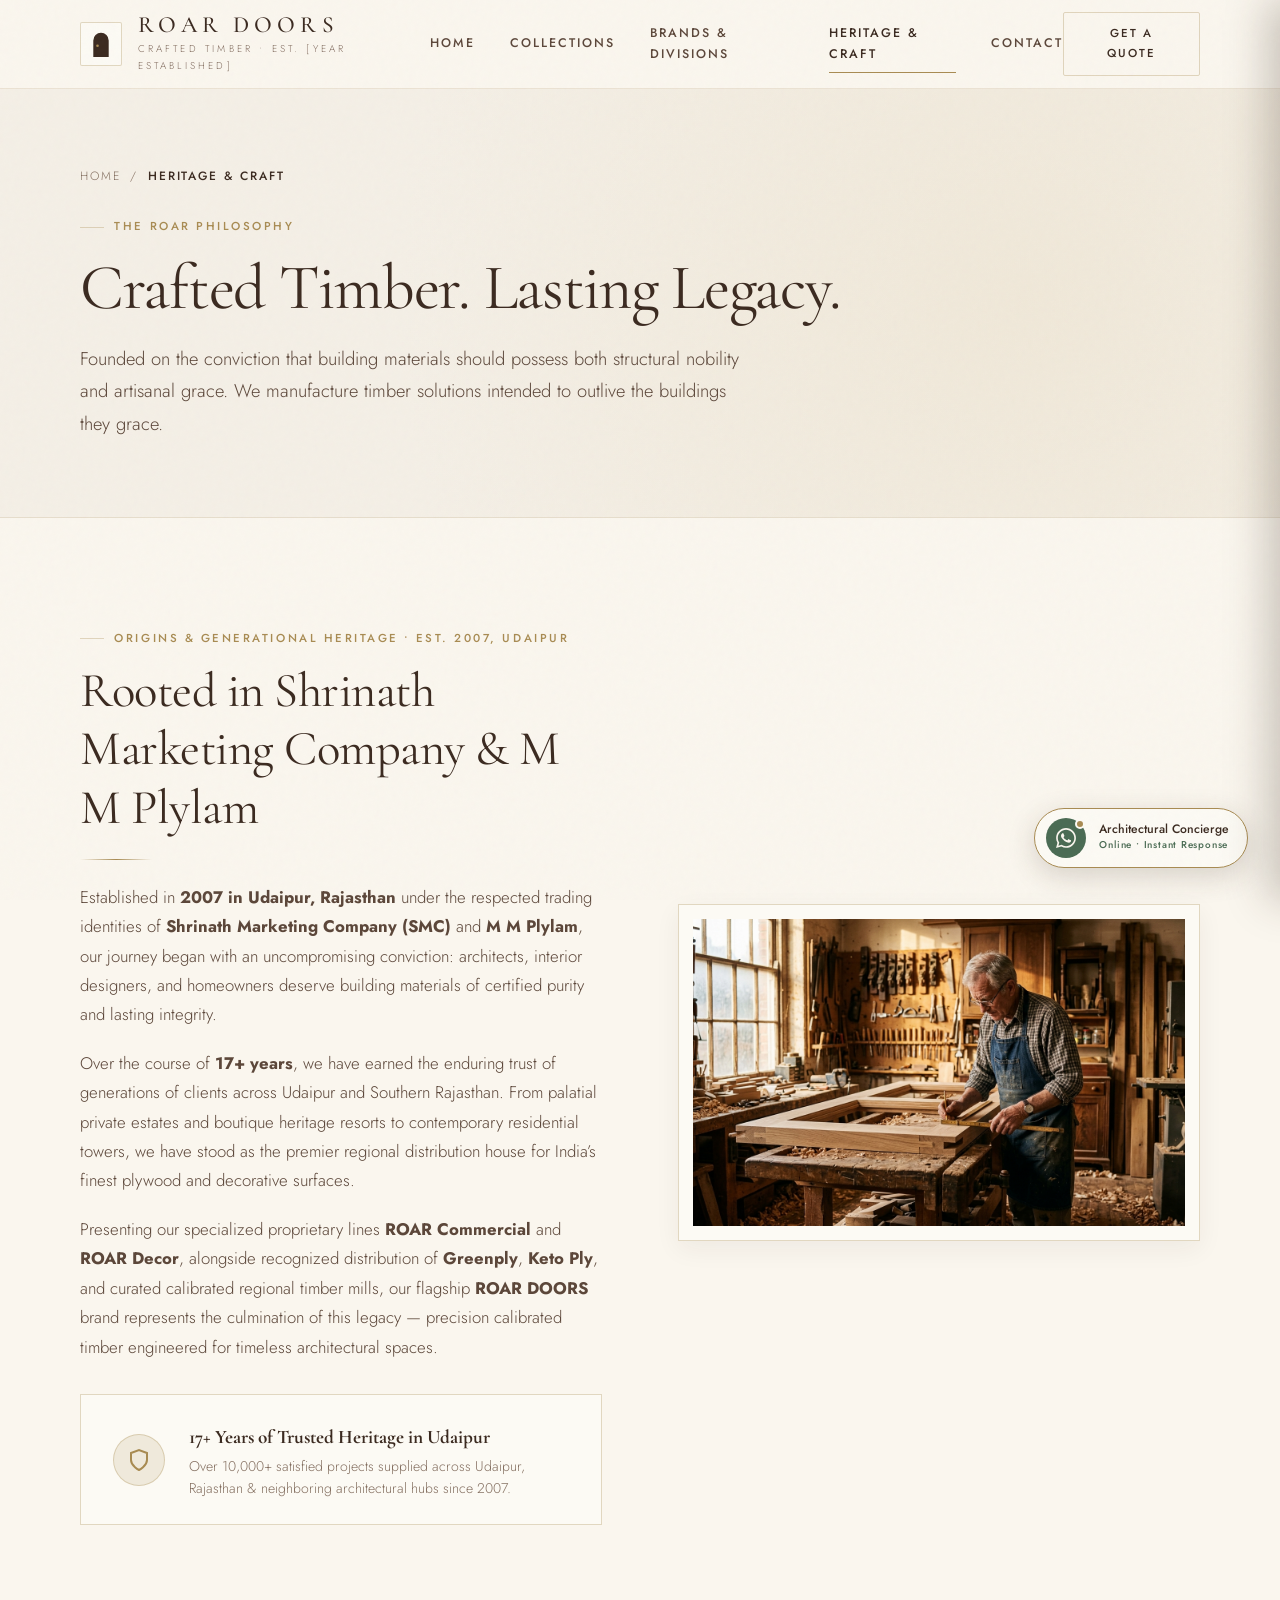
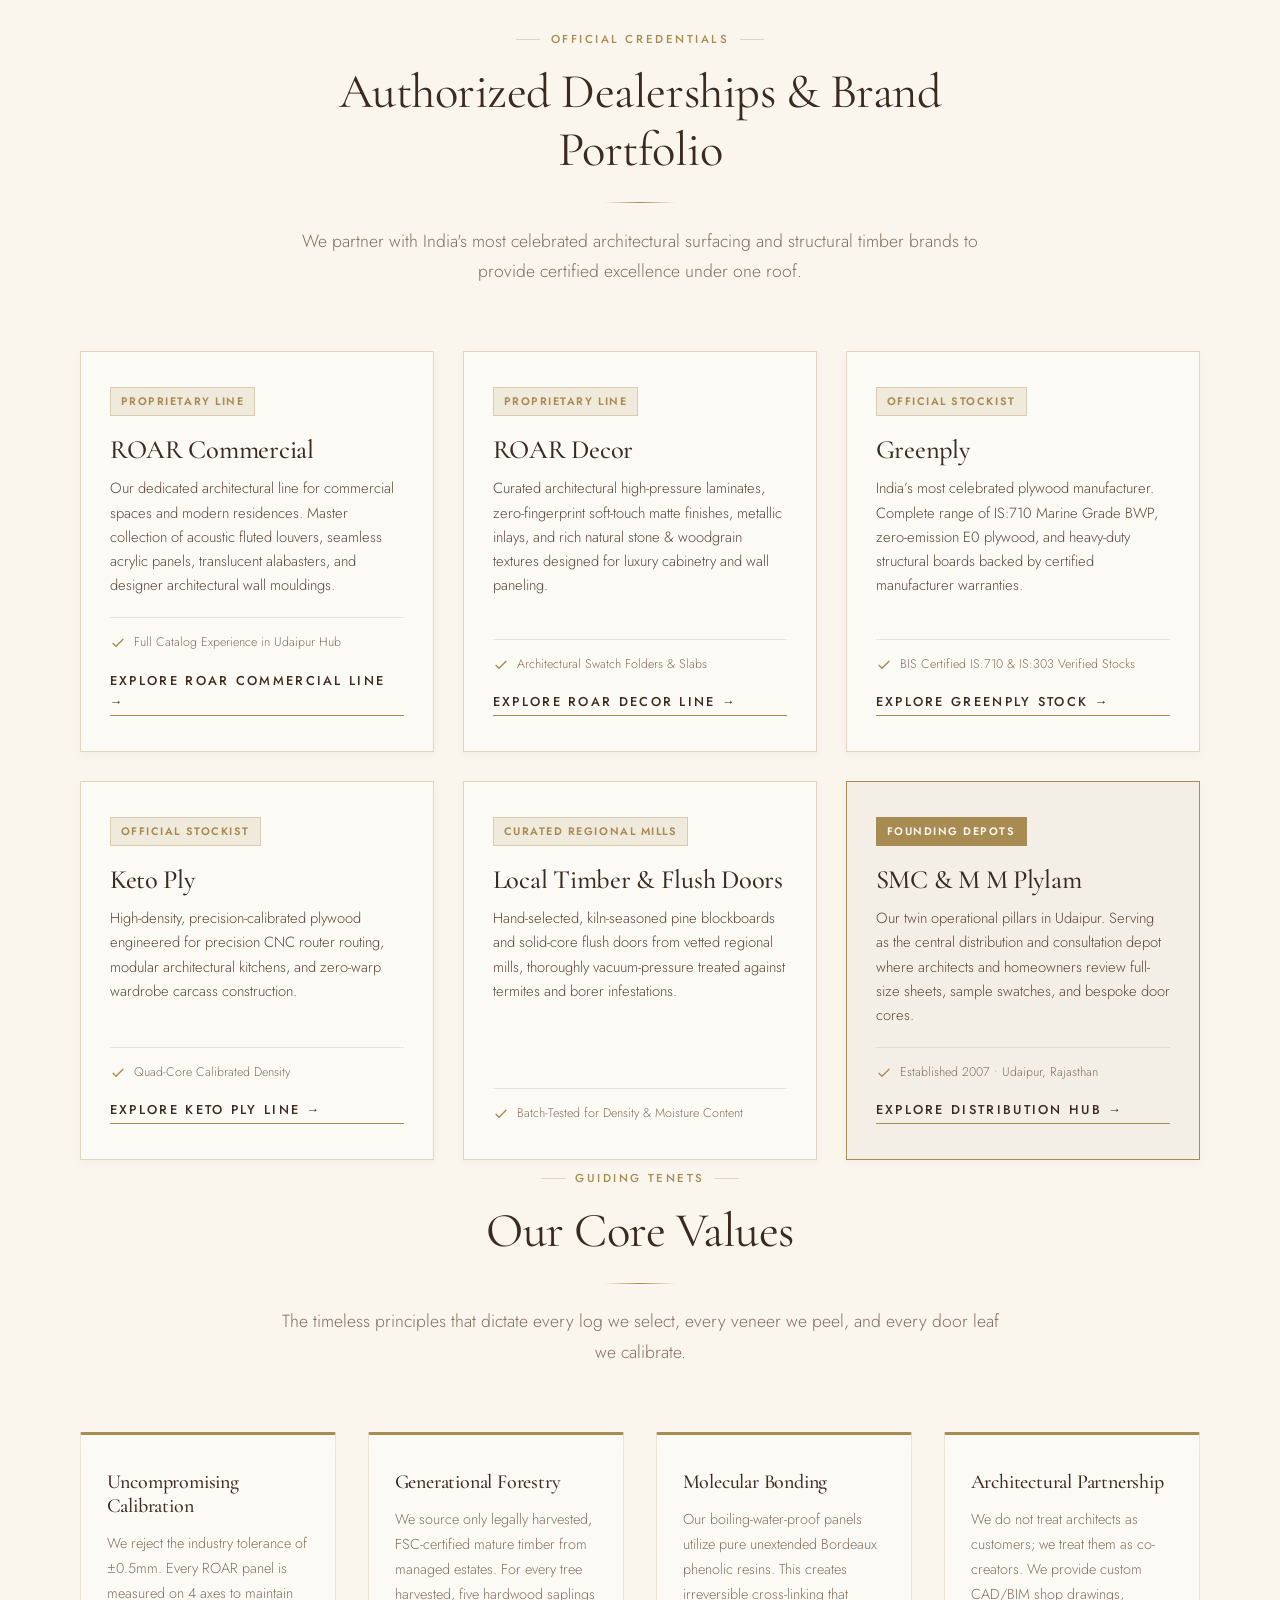
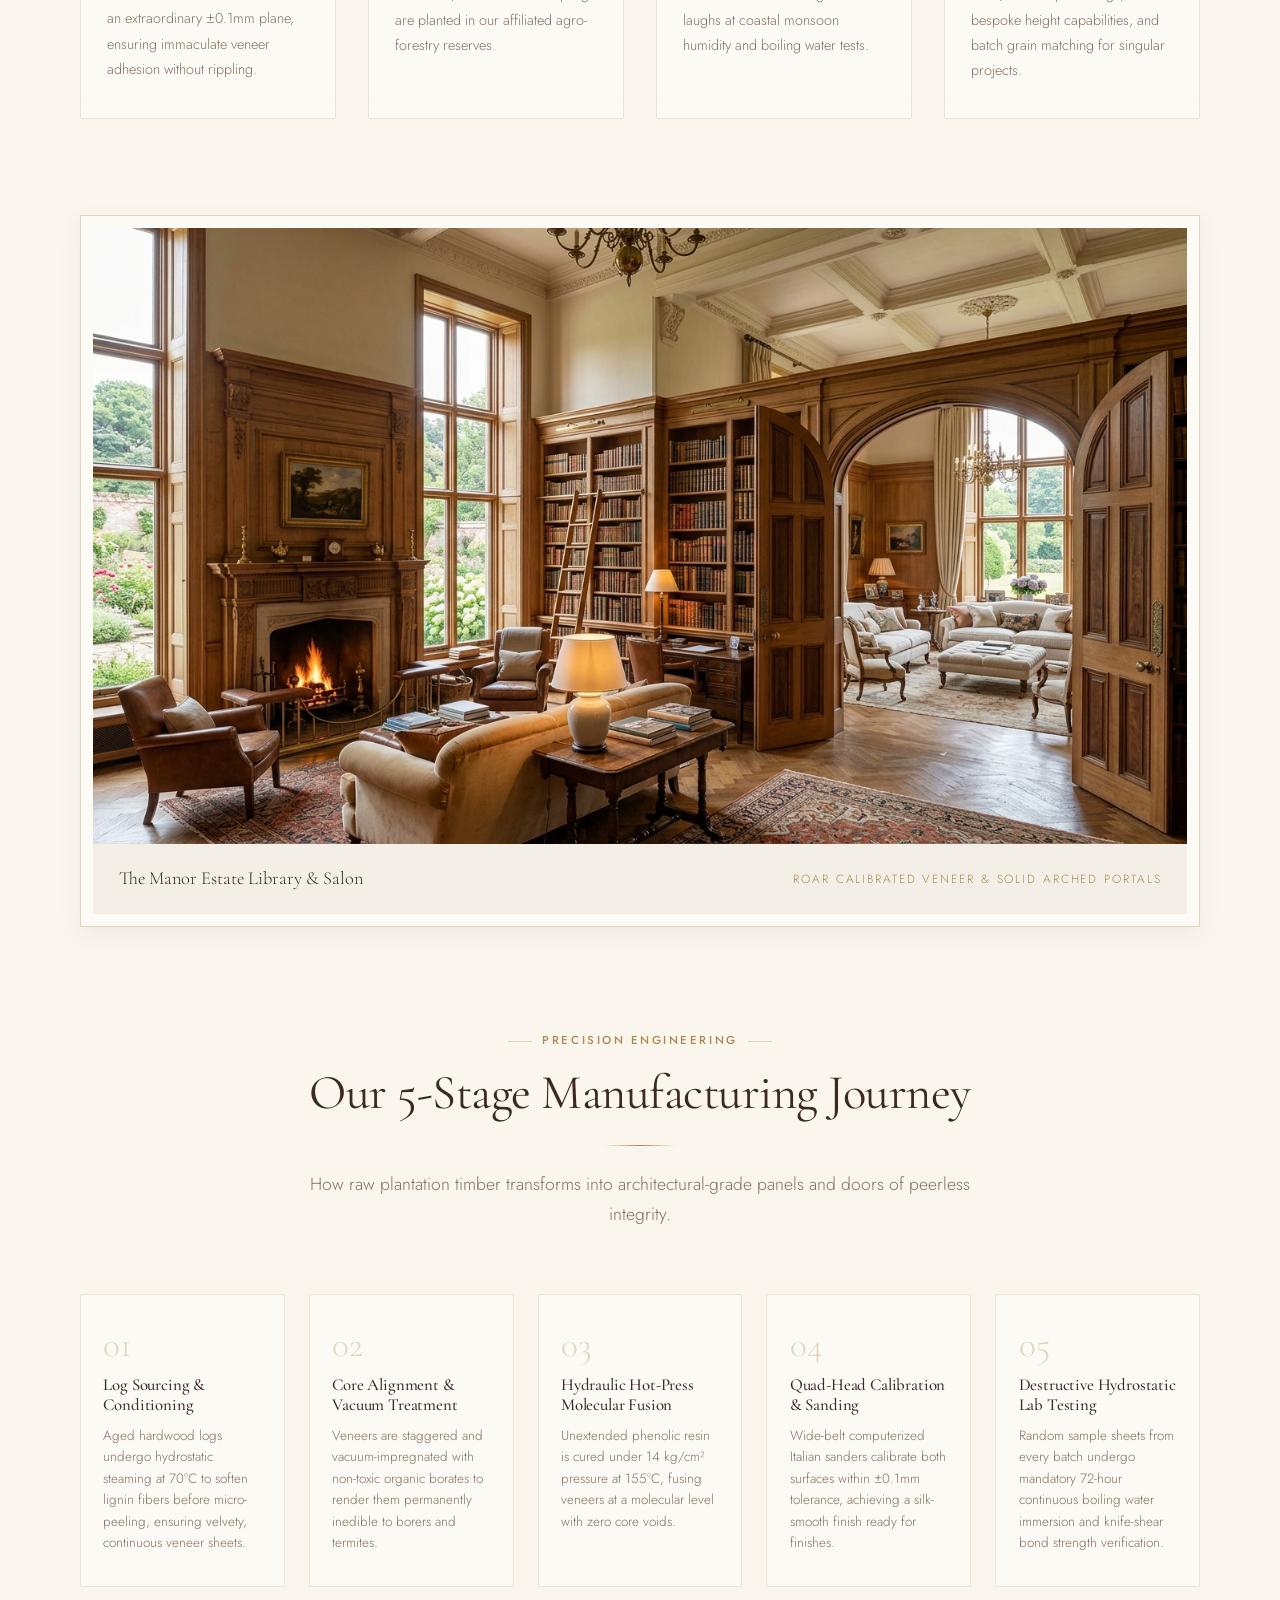
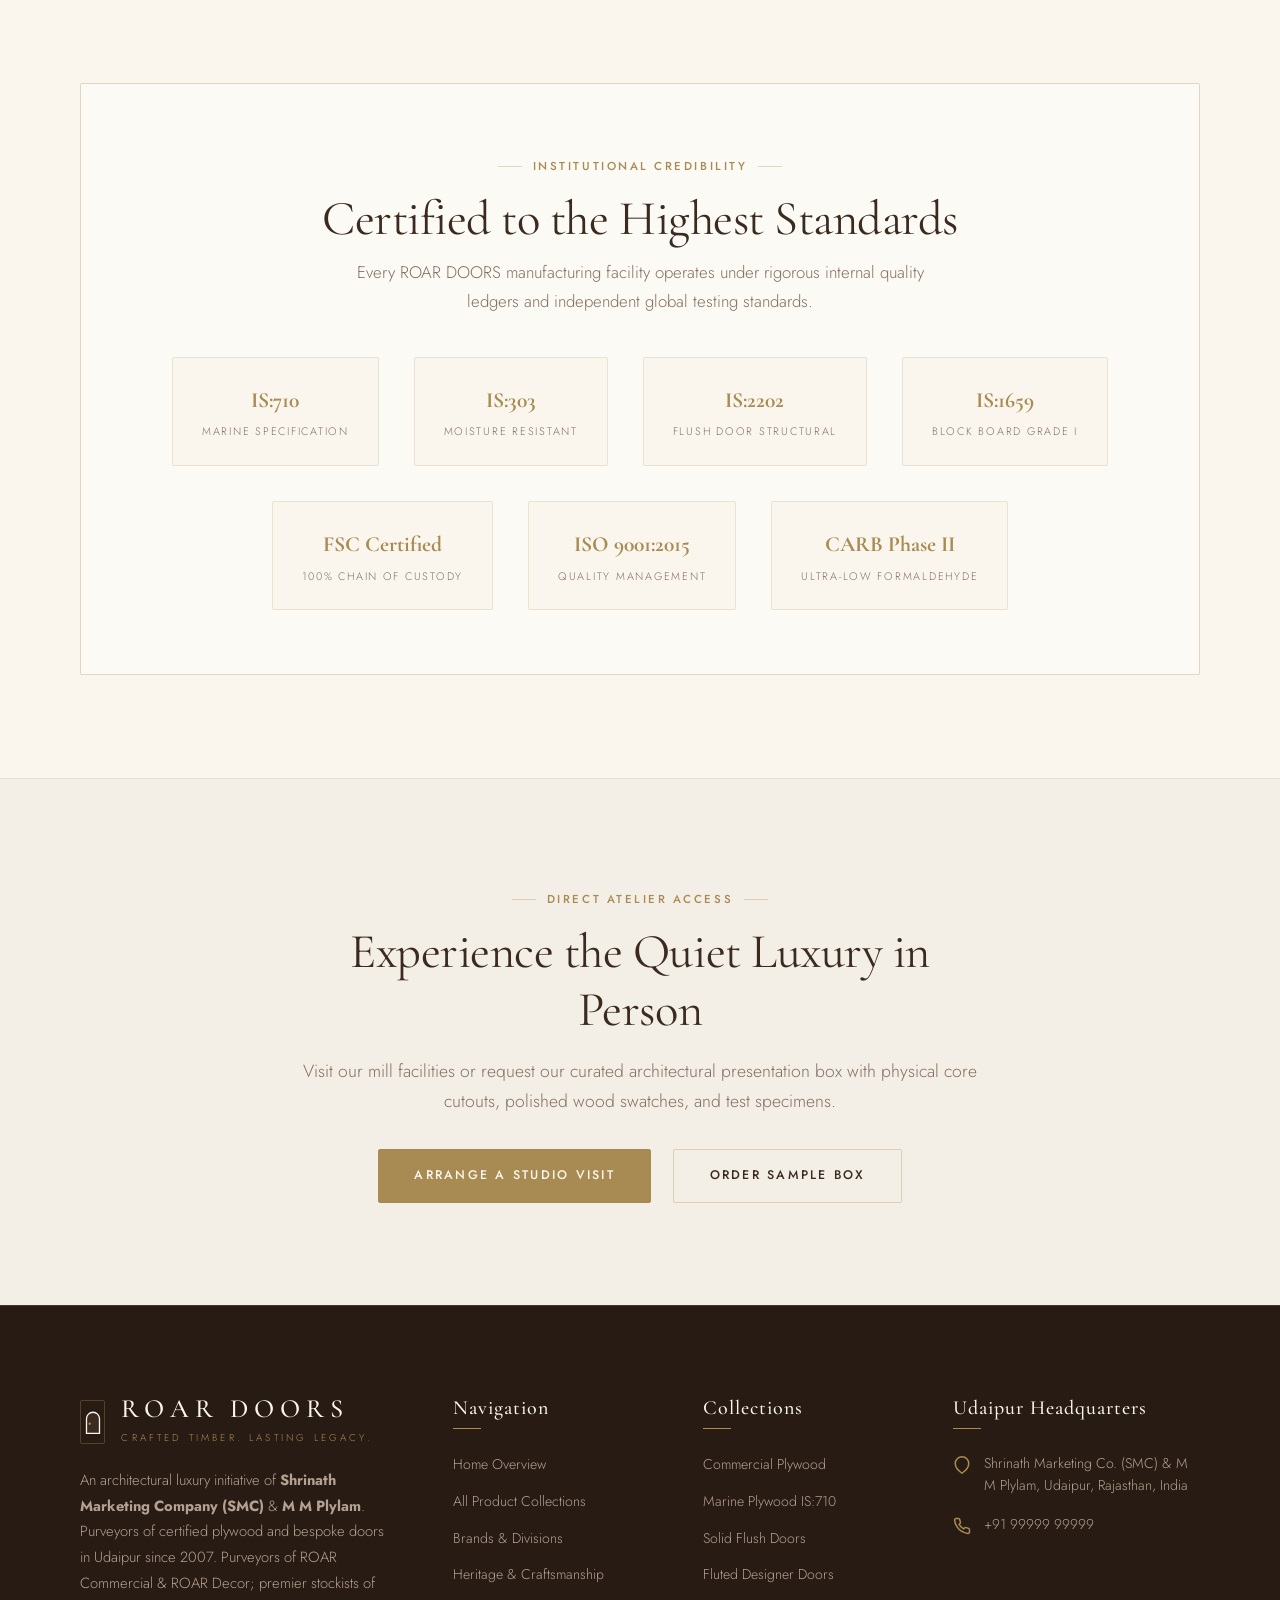
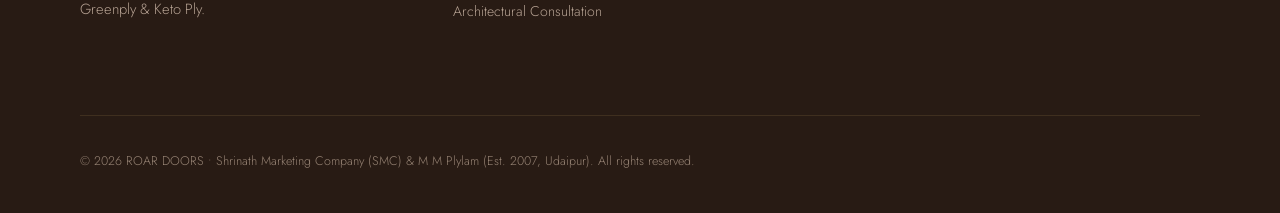
==== commit 1a28d8be: "Update brand blocks: Euro Pratik to ROAR Commercial, Shiv Shakti to ROAR Decor, add dynamic brands s" ====
--- a/about.html
+++ b/about.html
@@ -40,6 +40,7 @@
         <nav class="nav-menu" aria-label="Main Navigation">
           <a href="index.html" class="nav-link">Home</a>
           <a href="products.html" class="nav-link">Collections</a>
+          <a href="brands.html" class="nav-link">Brands & Divisions</a>
           <a href="about.html" class="nav-link active">Heritage & Craft</a>
           <a href="contact.html" class="nav-link">Contact</a>
         </nav>
@@ -123,7 +124,7 @@
               Over the course of <strong>17+ years</strong>, we have earned the enduring trust of generations of clients across Udaipur and Southern Rajasthan. From palatial private estates and boutique heritage resorts to contemporary residential towers, we have stood as the premier regional distribution house for India’s finest plywood and decorative surfaces.
             </p>
             <p style="margin-bottom: 1.2rem;">
-              Recognized as an <strong>Authorized Dealer for Euro Pratik</strong> and <strong>Shiv Shakti Laminates</strong>, and a foremost purveyor of <strong>Greenply</strong>, <strong>Keto Ply</strong>, and select calibrated local timber mills, our proprietary <strong>ROAR DOORS</strong> brand represents the culmination of this legacy — precision calibrated timber engineered for timeless architectural spaces.
+              Presenting our specialized proprietary lines <strong>ROAR Commercial</strong> and <strong>ROAR Decor</strong>, alongside recognized distribution of <strong>Greenply</strong>, <strong>Keto Ply</strong>, and curated calibrated regional timber mills, our flagship <strong>ROAR DOORS</strong> brand represents the culmination of this legacy — precision calibrated timber engineered for timeless architectural spaces.
             </p>
 
             <div class="legacy-trust-box">
@@ -155,26 +156,32 @@
         </div>
 
         <div class="dealership-grid">
-          <!-- Euro Pratik -->
+          <!-- ROAR Commercial -->
           <div class="dealership-card">
-            <span class="dealership-badge-pill">Authorized Dealer</span>
-            <h3>Euro Pratik</h3>
-            <p>India’s premier brand for avant-garde interior wall styling. Master collection of acoustic fluted louvers, seamless acrylic panels, translucent alabasters, and designer architectural wall mouldings.</p>
+            <span class="dealership-badge-pill">Proprietary Line</span>
+            <h3>ROAR Commercial</h3>
+            <p>Our dedicated architectural line for commercial spaces and modern residences. Master collection of acoustic fluted louvers, seamless acrylic panels, translucent alabasters, and designer architectural wall mouldings.</p>
             <div class="dealership-card-meta">
               <svg width="16" height="16" viewBox="0 0 24 24" fill="none" stroke="currentColor" stroke-width="2"><polyline points="20 6 9 17 4 12"></polyline></svg>
-              <span>Official Full-Catalog Experience in Udaipur</span>
-            </div>
-          </div>
-
-          <!-- Shiv Shakti Laminates -->
+              <span>Full Catalog Experience in Udaipur Hub</span>
+            </div>
+            <a href="brands.html?id=roar-commercial" class="link-editorial" style="margin-top: 1rem; display: inline-flex;">
+              Explore ROAR Commercial Line &rarr;
+            </a>
+          </div>
+
+          <!-- ROAR Decor -->
           <div class="dealership-card">
-            <span class="dealership-badge-pill">Authorized Dealer</span>
-            <h3>Shiv Shakti Laminates</h3>
+            <span class="dealership-badge-pill">Proprietary Line</span>
+            <h3>ROAR Decor</h3>
             <p>Curated architectural high-pressure laminates, zero-fingerprint soft-touch matte finishes, metallic inlays, and rich natural stone & woodgrain textures designed for luxury cabinetry and wall paneling.</p>
             <div class="dealership-card-meta">
               <svg width="16" height="16" viewBox="0 0 24 24" fill="none" stroke="currentColor" stroke-width="2"><polyline points="20 6 9 17 4 12"></polyline></svg>
-              <span>Official Architectural Swatch Folders & Slabs</span>
-            </div>
+              <span>Architectural Swatch Folders & Slabs</span>
+            </div>
+            <a href="brands.html?id=roar-decor" class="link-editorial" style="margin-top: 1rem; display: inline-flex;">
+              Explore ROAR Decor Line &rarr;
+            </a>
           </div>
 
           <!-- Greenply -->
@@ -186,6 +193,9 @@
               <svg width="16" height="16" viewBox="0 0 24 24" fill="none" stroke="currentColor" stroke-width="2"><polyline points="20 6 9 17 4 12"></polyline></svg>
               <span>BIS Certified IS:710 & IS:303 Verified Stocks</span>
             </div>
+            <a href="brands.html?id=greenply" class="link-editorial" style="margin-top: 1rem; display: inline-flex;">
+              Explore Greenply Stock &rarr;
+            </a>
           </div>
 
           <!-- Keto Ply -->
@@ -197,6 +207,9 @@
               <svg width="16" height="16" viewBox="0 0 24 24" fill="none" stroke="currentColor" stroke-width="2"><polyline points="20 6 9 17 4 12"></polyline></svg>
               <span>Quad-Core Calibrated Density</span>
             </div>
+            <a href="brands.html?id=keto-ply" class="link-editorial" style="margin-top: 1rem; display: inline-flex;">
+              Explore Keto Ply Line &rarr;
+            </a>
           </div>
 
           <!-- Curated Local Mills -->
@@ -219,6 +232,9 @@
               <svg width="16" height="16" viewBox="0 0 24 24" fill="none" stroke="currentColor" stroke-width="2"><polyline points="20 6 9 17 4 12"></polyline></svg>
               <span>Established 2007 • Udaipur, Rajasthan</span>
             </div>
+            <a href="brands.html?id=smc-plylam" class="link-editorial" style="margin-top: 1rem; display: inline-flex;">
+              Explore Distribution Hub &rarr;
+            </a>
           </div>
         </div>
 
@@ -384,7 +400,7 @@
             </div>
           </div>
           <p class="footer-brand-desc">
-            An architectural luxury initiative of <strong>Shrinath Marketing Company (SMC)</strong> & <strong>M M Plylam</strong>. Purveyors of certified plywood and bespoke doors in Udaipur since 2007. Authorized dealers for Euro Pratik & Shiv Shakti Laminates; premier sellers of Greenply & Keto Ply.
+            An architectural luxury initiative of <strong>Shrinath Marketing Company (SMC)</strong> & <strong>M M Plylam</strong>. Purveyors of certified plywood and bespoke doors in Udaipur since 2007. Purveyors of ROAR Commercial & ROAR Decor; premier stockists of Greenply & Keto Ply.
           </p>
         </div>
         <div class="footer-col">
@@ -392,6 +408,7 @@
           <ul class="footer-links">
             <li><a href="index.html">Home Overview</a></li>
             <li><a href="products.html">All Product Collections</a></li>
+            <li><a href="brands.html">Brands & Divisions</a></li>
             <li><a href="about.html">Heritage & Craftsmanship</a></li>
             <li><a href="contact.html">Architectural Consultation</a></li>
           </ul>
--- a/css/style.css
+++ b/css/style.css
@@ -1717,3 +1717,432 @@
   }
 }
 
+/* ========================================================================
+   Brand Partner Badge Card Interactive Links
+   ======================================================================== */
+a.partner-badge-card {
+  text-decoration: none;
+  color: inherit;
+  cursor: pointer;
+  display: flex;
+}
+
+.partner-badge-card .partner-explore-link {
+  margin-top: 0.55rem;
+  font-size: 0.68rem;
+  font-weight: 500;
+  letter-spacing: 0.14em;
+  text-transform: uppercase;
+  color: var(--brass-gold);
+  display: inline-flex;
+  align-items: center;
+  gap: 4px;
+  opacity: 0.85;
+  transition: all var(--transition-fast);
+}
+
+.partner-badge-card:hover .partner-explore-link {
+  opacity: 1;
+  color: var(--walnut-dark);
+  transform: translateX(4px);
+}
+
+/* ========================================================================
+   Brands Showcase Page (brands.html)
+   ======================================================================== */
+.brand-tabs-wrapper {
+  background-color: var(--bg-card);
+  border-bottom: 1px solid var(--brass-hairline);
+  position: sticky;
+  top: 72px;
+  z-index: 90;
+  box-shadow: var(--shadow-sm);
+  padding: 0.8rem 0;
+}
+
+.brand-tabs-strip {
+  display: flex;
+  align-items: center;
+  justify-content: center;
+  gap: 0.75rem;
+  overflow-x: auto;
+  padding: 0.2rem 1rem;
+  scrollbar-width: none;
+  -webkit-overflow-scrolling: touch;
+}
+
+.brand-tabs-strip::-webkit-scrollbar {
+  display: none;
+}
+
+.brand-tab-btn {
+  background: transparent;
+  border: 1px solid var(--brass-hairline-light);
+  padding: 0.6rem 1.4rem;
+  font-family: var(--font-sans);
+  font-size: 0.82rem;
+  font-weight: 500;
+  letter-spacing: 0.04em;
+  color: var(--text-muted);
+  cursor: pointer;
+  border-radius: 2px;
+  transition: all var(--transition-fast);
+  white-space: nowrap;
+  display: inline-flex;
+  align-items: center;
+  gap: 8px;
+}
+
+.brand-tab-btn:hover {
+  color: var(--text-primary);
+  border-color: var(--brass-gold);
+  background-color: var(--bg-secondary);
+}
+
+.brand-tab-btn.active {
+  background-color: var(--walnut-dark);
+  color: #FAF6EE;
+  border-color: var(--walnut-dark);
+  box-shadow: var(--shadow-sm);
+}
+
+.brand-tab-btn .tab-badge {
+  font-size: 0.62rem;
+  letter-spacing: 0.1em;
+  text-transform: uppercase;
+  padding: 2px 6px;
+  border-radius: 2px;
+  background-color: rgba(168, 139, 82, 0.2);
+  color: var(--brass-gold);
+}
+
+.brand-tab-btn.active .tab-badge {
+  background-color: rgba(250, 246, 238, 0.2);
+  color: #FAF6EE;
+}
+
+/* Brand Hero Layout */
+.brand-hero-section {
+  padding: 4rem 0 3rem;
+  background-color: var(--bg-primary);
+  border-bottom: 1px solid var(--brass-hairline-light);
+}
+
+.brand-hero-grid {
+  display: grid;
+  grid-template-columns: 1.15fr 0.85fr;
+  gap: 3.5rem;
+  align-items: center;
+}
+
+.brand-hero-content .brand-status-pill {
+  display: inline-flex;
+  align-items: center;
+  gap: 6px;
+  background-color: var(--brass-gold-light);
+  color: var(--brass-gold);
+  font-size: 0.72rem;
+  letter-spacing: 0.16em;
+  text-transform: uppercase;
+  font-weight: 500;
+  padding: 4px 12px;
+  border-radius: 2px;
+  margin-bottom: 1rem;
+}
+
+.brand-hero-content h1 {
+  font-size: clamp(2.4rem, 4.5vw, 3.8rem);
+  font-weight: 400;
+  line-height: 1.08;
+  color: var(--text-primary);
+  margin-bottom: 0.75rem;
+}
+
+.brand-hero-content .brand-tagline {
+  font-family: var(--font-serif);
+  font-style: italic;
+  font-size: 1.25rem;
+  color: var(--brass-gold);
+  margin-bottom: 1.4rem;
+  line-height: 1.35;
+}
+
+.brand-hero-content .brand-description {
+  font-size: 1.02rem;
+  color: var(--text-body);
+  line-height: 1.7;
+  margin-bottom: 1.8rem;
+}
+
+.brand-highlights-list {
+  list-style: none;
+  padding: 0;
+  margin: 0 0 2.2rem;
+  display: flex;
+  flex-direction: column;
+  gap: 0.65rem;
+}
+
+.brand-highlights-list li {
+  display: flex;
+  align-items: flex-start;
+  gap: 10px;
+  font-size: 0.92rem;
+  color: var(--text-primary);
+  line-height: 1.45;
+}
+
+.brand-highlights-list li svg {
+  color: var(--brass-gold);
+  flex-shrink: 0;
+  margin-top: 3px;
+}
+
+.brand-hero-actions {
+  display: flex;
+  gap: 1rem;
+  flex-wrap: wrap;
+}
+
+.brand-hero-visual {
+  position: relative;
+}
+
+.brand-hero-image-card {
+  position: relative;
+  border-radius: 2px;
+  overflow: hidden;
+  box-shadow: var(--shadow-lg);
+  border: 1px solid var(--brass-hairline);
+  background-color: var(--bg-card);
+}
+
+.brand-hero-image-card img {
+  width: 100%;
+  height: 440px;
+  object-fit: cover;
+  display: block;
+  transition: transform var(--transition-slow);
+}
+
+.brand-hero-image-card:hover img {
+  transform: scale(1.03);
+}
+
+.brand-hero-image-badge {
+  position: absolute;
+  bottom: 1.2rem;
+  left: 1.2rem;
+  right: 1.2rem;
+  background-color: rgba(59, 42, 32, 0.92);
+  backdrop-filter: blur(8px);
+  padding: 1rem 1.4rem;
+  border: 1px solid rgba(168, 139, 82, 0.4);
+  color: #FAF6EE;
+  display: flex;
+  justify-content: space-between;
+  align-items: center;
+}
+
+.brand-hero-image-badge .badge-title {
+  font-family: var(--font-serif);
+  font-size: 1.15rem;
+  font-weight: 500;
+  color: #FAF6EE;
+}
+
+.brand-hero-image-badge .badge-sub {
+  font-size: 0.75rem;
+  color: var(--brass-gold);
+  letter-spacing: 0.08em;
+  text-transform: uppercase;
+}
+
+/* Technical Specification Ledger */
+.brand-specs-section {
+  padding: 3.5rem 0;
+  background-color: var(--bg-secondary);
+  border-bottom: 1px solid var(--brass-hairline-light);
+}
+
+.brand-specs-grid {
+  display: grid;
+  grid-template-columns: repeat(auto-fit, minmax(280px, 1fr));
+  gap: 1.4rem;
+  margin-top: 2rem;
+}
+
+.brand-spec-item {
+  background-color: var(--bg-card);
+  border: 1px solid var(--brass-hairline);
+  padding: 1.2rem 1.5rem;
+  border-radius: 2px;
+  box-shadow: var(--shadow-sm);
+  transition: all var(--transition-fast);
+}
+
+.brand-spec-item:hover {
+  border-color: var(--brass-gold);
+  transform: translateY(-2px);
+}
+
+.brand-spec-label {
+  font-size: 0.72rem;
+  letter-spacing: 0.14em;
+  text-transform: uppercase;
+  color: var(--brass-gold);
+  font-weight: 500;
+  margin-bottom: 0.35rem;
+}
+
+.brand-spec-val {
+  font-family: var(--font-serif);
+  font-size: 1.2rem;
+  font-weight: 500;
+  color: var(--text-primary);
+  line-height: 1.3;
+}
+
+/* Product Line Grid Section */
+.brand-product-section {
+  padding: 4.5rem 0 5rem;
+  background-color: var(--bg-primary);
+}
+
+.brand-product-grid {
+  display: grid;
+  grid-template-columns: repeat(auto-fit, minmax(320px, 1fr));
+  gap: 2rem;
+  margin-top: 2.8rem;
+}
+
+.brand-product-card {
+  background-color: var(--bg-card);
+  border: 1px solid var(--brass-hairline);
+  border-radius: 2px;
+  overflow: hidden;
+  box-shadow: var(--shadow-sm);
+  display: flex;
+  flex-direction: column;
+  transition: all var(--transition-normal);
+}
+
+.brand-product-card:hover {
+  border-color: var(--brass-gold);
+  transform: translateY(-4px);
+  box-shadow: var(--shadow-lg);
+}
+
+.brand-product-img-wrap {
+  position: relative;
+  width: 100%;
+  height: 240px;
+  overflow: hidden;
+  background-color: var(--bg-secondary);
+}
+
+.brand-product-img-wrap img {
+  width: 100%;
+  height: 100%;
+  object-fit: cover;
+  transition: transform var(--transition-slow);
+}
+
+.brand-product-card:hover .brand-product-img-wrap img {
+  transform: scale(1.05);
+}
+
+.brand-product-tag {
+  position: absolute;
+  top: 1rem;
+  left: 1rem;
+  background-color: rgba(59, 42, 32, 0.9);
+  color: #FAF6EE;
+  font-size: 0.65rem;
+  letter-spacing: 0.12em;
+  text-transform: uppercase;
+  padding: 4px 10px;
+  border-radius: 2px;
+  border: 1px solid rgba(168, 139, 82, 0.4);
+}
+
+.brand-product-body {
+  padding: 1.6rem 1.6rem 1.4rem;
+  flex: 1;
+  display: flex;
+  flex-direction: column;
+}
+
+.brand-product-body h3 {
+  font-size: 1.4rem;
+  font-weight: 500;
+  line-height: 1.25;
+  color: var(--text-primary);
+  margin-bottom: 0.65rem;
+}
+
+.brand-product-body p {
+  font-size: 0.92rem;
+  color: var(--text-body);
+  line-height: 1.55;
+  margin-bottom: 1.2rem;
+  flex: 1;
+}
+
+.brand-product-specs-bar {
+  background-color: var(--bg-secondary);
+  border-left: 2px solid var(--brass-gold);
+  padding: 0.75rem 1rem;
+  font-size: 0.78rem;
+  color: var(--text-muted);
+  line-height: 1.45;
+  margin-bottom: 1.4rem;
+  border-radius: 1px;
+}
+
+.brand-product-actions {
+  display: flex;
+  gap: 0.65rem;
+  flex-wrap: wrap;
+}
+
+.brand-product-actions .btn {
+  flex: 1;
+  text-align: center;
+  justify-content: center;
+  font-size: 0.74rem;
+  padding: 0.7rem 0.8rem;
+  white-space: nowrap;
+}
+
+@media (max-width: 992px) {
+  .brand-hero-grid {
+    grid-template-columns: 1fr;
+    gap: 2.5rem;
+  }
+  .brand-hero-image-card img {
+    height: 340px;
+  }
+}
+
+@media (max-width: 768px) {
+  .brand-tabs-strip {
+    justify-content: flex-start;
+  }
+  .brand-hero-section {
+    padding: 2.5rem 0 2rem;
+  }
+  .brand-product-grid {
+    grid-template-columns: 1fr;
+    gap: 1.6rem;
+  }
+  .brand-hero-actions {
+    flex-direction: column;
+  }
+  .brand-hero-actions .btn {
+    width: 100%;
+    justify-content: center;
+  }
+}
+
+
